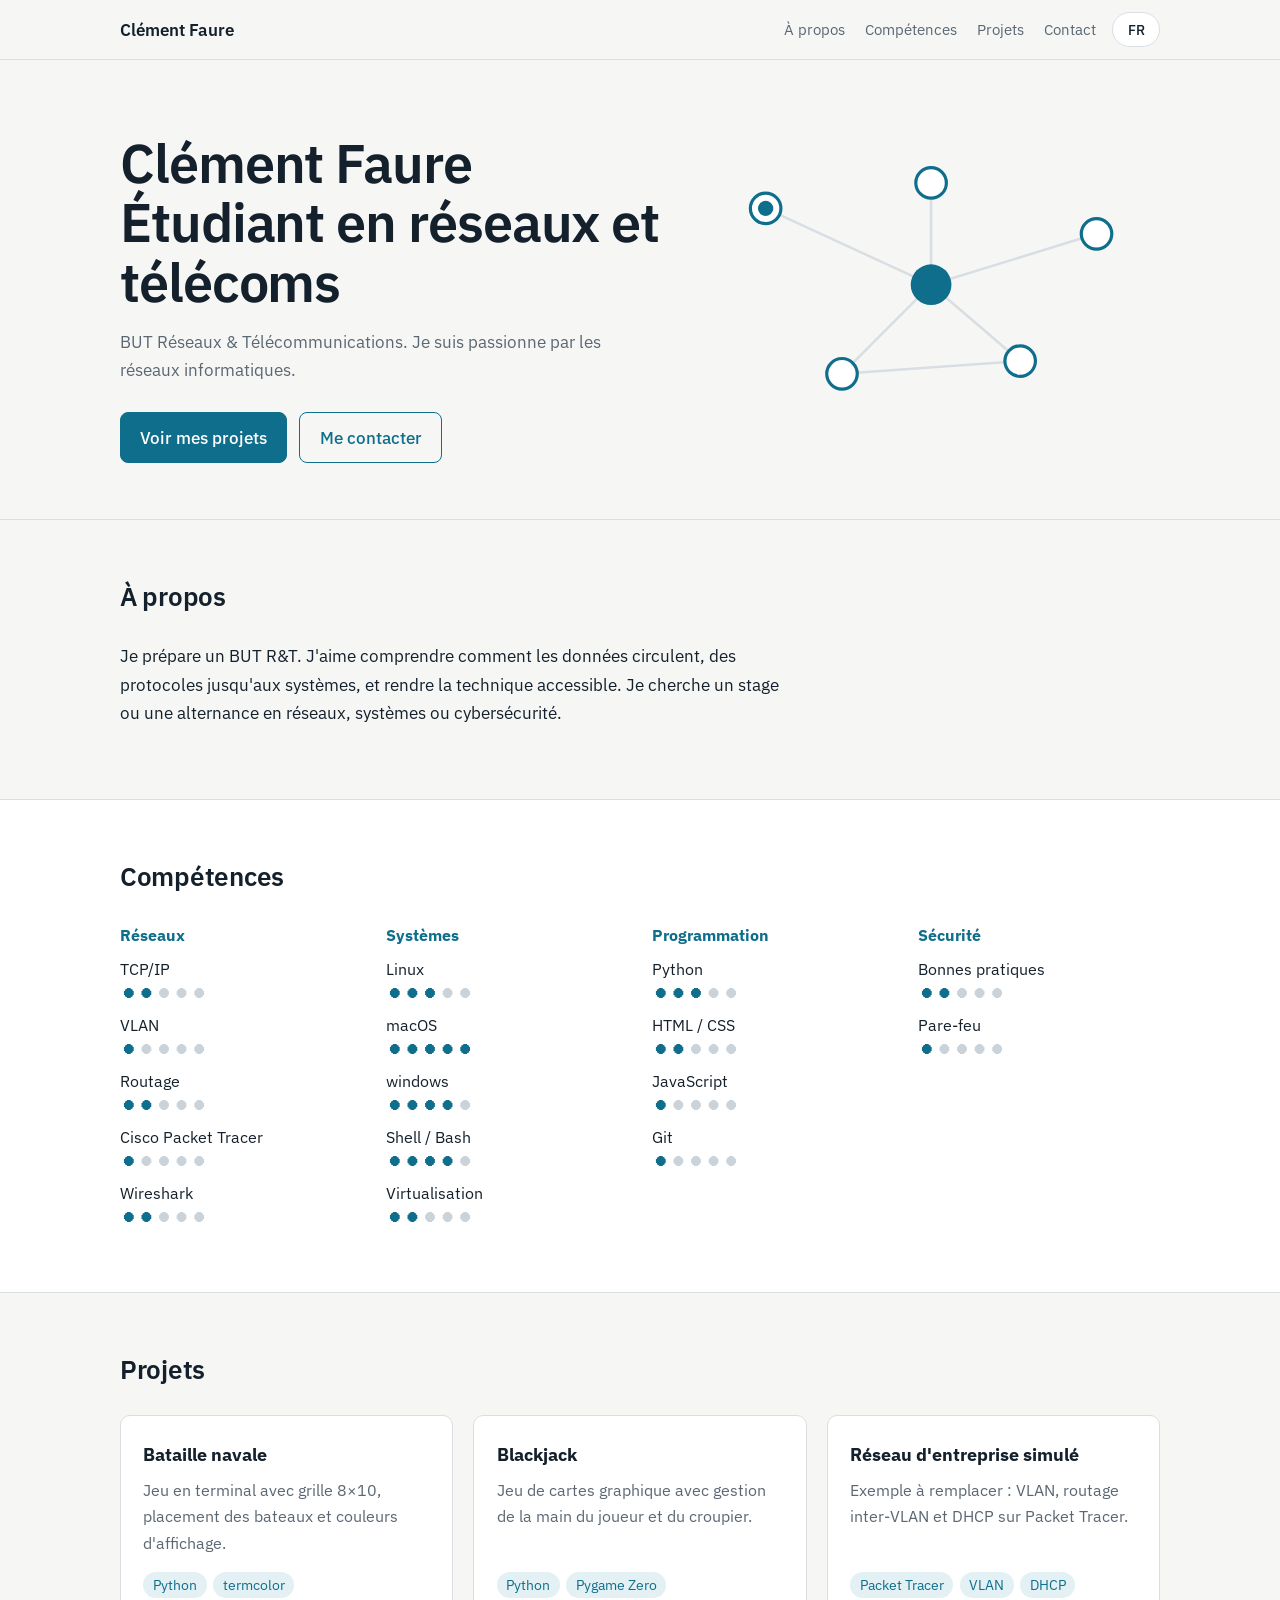
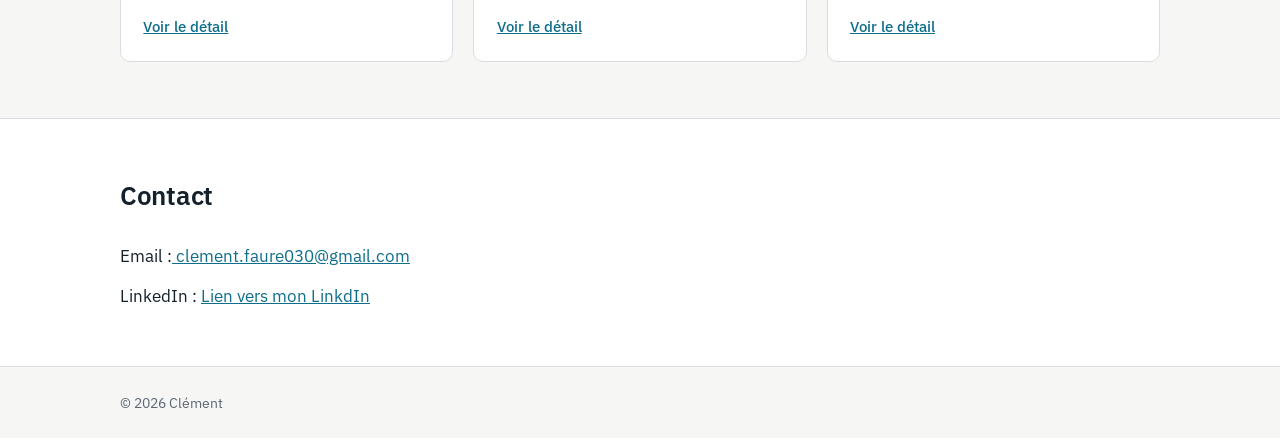
==== index.html @ b39e3ca4 "Update index.html" ====
<!DOCTYPE html>
<html lang="fr" data-title-fr="Clément – Portfolio R&T" data-title-en="Clément – Networks & Telecom Portfolio">
<head>
<meta charset="utf-8">
<meta name="viewport" content="width=device-width, initial-scale=1">
<title>Clément Faure – Portfolio R&T</title>
<meta name="description" content="Portfolio BUT Réseaux & Télécommunications">
<link rel="preconnect" href="https://fonts.googleapis.com">
<link rel="preconnect" href="https://fonts.gstatic.com" crossorigin>
<link href="https://fonts.googleapis.com/css2?family=IBM+Plex+Sans:wght@400;500;600&display=swap" rel="stylesheet">
<link rel="stylesheet" href="style.css">
</head>
<body>

<header>
  <div class="wrap bar">
    <a class="logo" href="#top">Clément Faure</a>
    <nav aria-label="Navigation">
      <a href="#about"><span class="fr">À propos</span><span class="en">About</span></a>
      <a href="#skills"><span class="fr">Compétences</span><span class="en">Skills</span></a>
      <a href="#projects"><span class="fr">Projets</span><span class="en">Projects</span></a>
      <a href="#contact">Contact</a>
    </nav>
    <button id="lang" type="button" aria-label="Passer en anglais / Switch to English">FR</button>
  </div>
</header>

<main id="top">

  <!-- ===== ACCUEIL ===== -->
  <div class="wrap hero">
    <div>
      <h1>
        <span class="fr">Clément Faure<br>Étudiant en réseaux et télécoms</span>
        <span class="en">Clément Faure<br>Networks &amp; Telecom student</span>
      </h1>
      <p>
        <span class="fr">BUT Réseaux &amp; Télécommunications. Je suis passionne par les réseaux informatiques.</span>
        <span class="en">BUT in Networks &amp; Telecommunications. I am passionate about computer networks.</span>
      </p>
      <div class="btns">
        <a class="btn primary" href="#projects"><span class="fr">Voir mes projets</span><span class="en">See my projects</span></a>
        <a class="btn" href="#contact"><span class="fr">Me contacter</span><span class="en">Contact me</span></a>
      </div>
    </div>
    <svg class="topo" viewBox="0 0 360 260" role="img"
         aria-label="Schéma d'un réseau en étoile / Star network diagram">
      <line x1="50" y1="60" x2="180" y2="120"/><line x1="180" y1="40" x2="180" y2="120"/>
      <line x1="310" y1="80" x2="180" y2="120"/><line x1="110" y1="190" x2="180" y2="120"/>
      <line x1="250" y1="180" x2="180" y2="120"/><line x1="110" y1="190" x2="250" y2="180"/>
      <circle class="n" cx="50" cy="60" r="12"/><circle class="n" cx="180" cy="40" r="12"/>
      <circle class="n" cx="310" cy="80" r="12"/><circle class="n" cx="110" cy="190" r="12"/>
      <circle class="n" cx="250" cy="180" r="12"/>
      <circle class="hub" cx="180" cy="120" r="16"/>
      <circle class="packet" cx="0" cy="0" r="6"/>
    </svg>
  </div>

  <!-- ===== À PROPOS ===== -->
  <section id="about" class="about">
  <div class="wrap">
    <h2><span class="fr">À propos</span><span class="en">About</span></h2>
    <p class="fr">Je prépare un BUT R&amp;T. J'aime comprendre comment les données circulent, des protocoles jusqu'aux systèmes, et rendre la technique accessible. Je cherche un stage ou une alternance en réseaux, systèmes ou cybersécurité.</p>
    <p class="en">I'm studying for a BUT in Networks &amp; Telecom. I like understanding how data travels, from protocols to operating systems, and making technology easy to grasp. I'm looking for an internship or work-study position in networking, systems or cybersecurity.</p>
    </div>
  </section>

  <!-- ===== COMPÉTENCES ===== -->
  <section id="skills">
  <div class="wrap">
    <h2><span class="fr">Compétences</span><span class="en">Skills</span></h2>
    
    <div class="skills">
      <div>
        <h3><span class="fr">Réseaux</span><span class="en">Networking</span></h3>
        <ul>
          <li><span>TCP/IP</span><span class="dots" style="--lvl:2" role="img" aria-label="2/5"></span></li>
          <li><span>VLAN</span><span class="dots" style="--lvl:1" role="img" aria-label="1/5"></span></li>
          <li><span>Routage</span><span class="dots" style="--lvl:2" role="img" aria-label="2/5"></span></li>
          <li><span>Cisco Packet Tracer</span><span class="dots" style="--lvl:1" role="img" aria-label="1/5"></span></li>
          <li><span>Wireshark</span><span class="dots" style="--lvl:2" role="img" aria-label="2/5"></span></li>
        </ul>
      </div>
      <div>
        <h3><span class="fr">Systèmes</span><span class="en">Systems</span></h3>
        <ul>
          <li><span>Linux</span><span class="dots" style="--lvl:3" role="img" aria-label="3/5"></span></li>
          <li><span>macOS</span><span class="dots" style="--lvl:5" role="img" aria-label="5/5"></span></li>
          <li><span>windows</span><span class="dots" style="--lvl:4" role="img" aria-label="4/5"></span></li>
          <li><span>Shell / Bash</span><span class="dots" style="--lvl:4" role="img" aria-label="4/5"></span></li>
          <li><span><span class="fr">Virtualisation</span><span class="en">Virtualization</span></span><span class="dots" style="--lvl:2" role="img" aria-label="2/5"></span></li>
        </ul>
      </div>
      <div>
        <h3><span class="fr">Programmation</span><span class="en">Programming</span></h3>
        <ul>
          <li><span>Python</span><span class="dots" style="--lvl:3" role="img" aria-label="3/5"></span></li>
          <li><span>HTML / CSS</span><span class="dots" style="--lvl:2" role="img" aria-label="2/5"></span></li>
          <li><span>JavaScript</span><span class="dots" style="--lvl:1" role="img" aria-label="1/5"></span></li>
          <li><span>Git</span><span class="dots" style="--lvl:1" role="img" aria-label="1/5"></span></li>
        </ul>
      </div>
      <div>
        <h3><span class="fr">Sécurité</span><span class="en">Security</span></h3>
        <ul>
          <li><span><span class="fr">Bonnes pratiques</span><span class="en">Best practices</span></span><span class="dots" style="--lvl:2" role="img" aria-label="2/5"></span></li>
          <li><span><span class="fr">Pare-feu</span><span class="en">Firewalls</span></span><span class="dots" style="--lvl:1" role="img" aria-label="1/5"></span></li>
        </ul>
      </div>
    </div>
    </div>
  </section>

  <!-- ===== PROJETS ===== -->
  <section id="projects">
  <div class="wrap">
    <h2><span class="fr">Projets</span><span class="en">Projects</span></h2>

    <!--
      ╔══════════════ COMMENT AJOUTER UN PROJET ══════════════╗
      1. Copie un bloc <article class="project"> … </article> ci-dessous
      2. Colle-le juste avant </div> (la fin de la grille)
      3. Remplace les textes : chaque texte existe en version
         <span class="fr"> (français) et <span class="en"> (anglais)
      4. Pour les tags, ajoute ou supprime des <li>
      5. Pour la page détail : copie projet-modele.html, renomme-la
         (ex. projet-monprojet.html) et mets son nom dans href="..."
      ╚════════════════════════════════════════════════════════╝
    -->
    <div class="projects">

      <article class="project">
        <h3><span class="fr">Bataille navale</span><span class="en">Battleship game</span></h3>
        <p class="fr">Jeu en terminal avec grille 8×10, placement des bateaux et couleurs d'affichage.</p>
        <p class="en">Terminal game with an 8×10 grid, ship placement and coloured output.</p>
        <ul class="tags"><li>Python</li><li>termcolor</li></ul>
        <a href="projet-bataille-navale.html"><span class="fr">Voir le détail</span><span class="en">See details</span></a>
      </article>

      <article class="project">
        <h3><span class="fr">Blackjack</span><span class="en">Blackjack</span></h3>
        <p class="fr">Jeu de cartes graphique avec gestion de la main du joueur et du croupier.</p>
        <p class="en">Graphical card game handling both the player's and the dealer's hands.</p>
        <ul class="tags"><li>Python</li><li>Pygame Zero</li></ul>
        <a href="projet-blackjack.html"><span class="fr">Voir le détail</span><span class="en">See details</span></a>
      </article>

      <article class="project">
        <h3><span class="fr">Réseau d'entreprise simulé</span><span class="en">Simulated company network</span></h3>
        <p class="fr">Exemple à remplacer : VLAN, routage inter-VLAN et DHCP sur Packet Tracer.</p>
        <p class="en">Example to replace: VLANs, inter-VLAN routing and DHCP in Packet Tracer.</p>
        <ul class="tags"><li>Packet Tracer</li><li>VLAN</li><li>DHCP</li></ul>
        <a href="projet-reseau.html"><span class="fr">Voir le détail</span><span class="en">See details</span></a>
      </article>

    </div>
    </div>
  </section>

  <!-- ===== CONTACT ===== -->
  <section id="contact" class="contact">
  <div class="wrap">
    <h2>Contact</h2>
    <ul>
      <li>Email :<a href="mailto:clement.faure030@gmail.com"> clement.faure030@gmail.com</a></li>
      <li>LinkedIn : <a href="https://www.linkedin.com/in/clément-faure-53a6b233b">Lien vers mon LinkdIn</a></li>
    </ul>
    </div>
  </section>
</main>

<footer>
  <div class="wrap">© <span id="year"></span> Clément</div>
</footer>

<script src="script.js"></script>
</body>
</html>
---- style.css ----
/* ===== Palette : modifie ici les couleurs du site ===== */
:root{
  --paper:#F6F7F5; --card:#FFFFFF; --ink:#14202B; --muted:#5B6773;
  --line:#D9DEE3; --accent:#0F6E8C; --accent-soft:#E3F0F4;
  --maxw:1040px; --gutter:1.25rem;
}
*{box-sizing:border-box}
html{-webkit-text-size-adjust:100%}
html{scroll-behavior:smooth;scroll-padding-top:5rem}
body{margin:0;background:var(--paper);color:var(--ink);
  font:400 1.0625rem/1.65 "IBM Plex Sans",system-ui,-apple-system,"Segoe UI",sans-serif}
a{color:var(--accent)}
a:focus-visible,button:focus-visible{outline:3px solid var(--accent);outline-offset:3px;border-radius:4px}
.wrap{width:min(var(--maxw),100% - 2 * var(--gutter));margin-inline:auto;padding-inline:0}

/* ===== Langue : un seul texte visible à la fois ===== */
html[lang="fr"] .en{display:none}
html[lang="en"] .fr{display:none}

/* ===== En-tête ===== */
header{position:sticky;top:0;z-index:10;background:rgba(246,247,245,.94);
  backdrop-filter:blur(6px);border-bottom:1px solid var(--line)}
.bar{display:flex;align-items:center;gap:1rem;padding-block:.75rem}
.logo{font-weight:600;text-decoration:none;color:var(--ink)}
nav{display:flex;align-items:center;gap:1.25rem;margin-left:auto}
nav a{text-decoration:none;color:var(--muted);font-size:.95rem}
nav a:hover{color:var(--ink)}
#lang{font:inherit;font-size:.9rem;font-weight:500;cursor:pointer;color:var(--ink);
  background:var(--card);border:1px solid var(--line);border-radius:999px;padding:.3rem .9rem}
#lang:hover{border-color:var(--accent);color:var(--accent)}

/* ===== Accueil ===== */
.hero{display:grid;grid-template-columns:1.2fr 1fr;gap:2rem;align-items:center;padding-block:4.5rem 3.5rem}
.hero h1{font-size:clamp(2.1rem,5vw,3.4rem);line-height:1.1;margin:0 0 1rem;font-weight:600;letter-spacing:-.02em}
.hero p{margin:0 0 1.75rem;color:var(--muted);max-width:34rem}
.btns{display:flex;flex-wrap:wrap;gap:.75rem}
.btn{display:inline-block;padding:.65rem 1.2rem;border-radius:8px;text-decoration:none;font-weight:500;
  border:1px solid var(--accent);color:var(--accent)}
.btn.primary{background:var(--accent);color:#fff}
.btn:hover{filter:brightness(.92)}
.topo{width:100%;height:auto}
.topo line{stroke:var(--line);stroke-width:2}
.topo circle.n{fill:var(--card);stroke:var(--accent);stroke-width:2.5}
.topo circle.hub{fill:var(--accent)}
.topo .packet{fill:var(--accent);offset-path:path("M50 60 L180 120 L250 180");
  animation:go 3.2s ease-in-out infinite}
@keyframes go{from{offset-distance:0%}to{offset-distance:100%}}

/* ===== Sections ===== */
section{padding:3.5rem 0;border-top:1px solid var(--line)}
/* bandes alternées : chaque section est bien séparée de la suivante */
section:nth-of-type(even){background:var(--card)}
h2{font-size:1.6rem;margin:0 0 1.5rem;font-weight:600;letter-spacing:-.01em}
.about p{margin:0 0 1rem;max-width:42rem}

.skills{display:grid;grid-template-columns:repeat(auto-fit,minmax(min(100%,200px),1fr));gap:1.5rem}
.skills h3{font-size:1rem;margin:0 0 .5rem;color:var(--accent)}
.skills ul{margin:0;padding:0;list-style:none}
.skills li{display:flex;flex-direction:column;gap:.35rem;margin:0 0 .9rem;color:var(--ink);font-size:1rem}
.legend{margin:-.75rem 0 1.5rem;color:var(--muted);font-size:.95rem}
/* 5 points de niveau : --lvl (0 à 5) est défini dans le HTML */
.dots{display:block;width:5.5rem;height:.6rem;
  background:linear-gradient(to right,var(--accent) calc(var(--lvl) * 20%),#CBD3DA 0);
  -webkit-mask:radial-gradient(circle closest-side,#000 96%,transparent 100%) 0 0/20% 100% repeat-x;
  mask:radial-gradient(circle closest-side,#000 96%,transparent 100%) 0 0/20% 100% repeat-x}

/* ===== Projets ===== */
.projects{display:grid;grid-template-columns:repeat(auto-fill,minmax(min(100%,290px),1fr));gap:1.25rem}
.project{background:var(--card);border:1px solid var(--line);border-radius:10px;padding:1.4rem;
  display:flex;flex-direction:column}
.project h3{margin:0 0 .5rem;font-size:1.15rem}
.project p{margin:0 0 1rem;color:var(--muted);font-size:1rem}
.tags{list-style:none;margin:auto 0 1rem;padding:0;display:flex;flex-wrap:wrap;gap:.4rem}
.tags li{background:var(--accent-soft);color:var(--accent);font-size:.85rem;padding:.1rem .6rem;border-radius:999px}
.project a{font-weight:500;font-size:.95rem}

/* ===== Contact & pied de page ===== */
.contact ul{list-style:none;margin:0;padding:0;display:grid;gap:.75rem}
.contact li{overflow-wrap:anywhere}
footer{border-top:1px solid var(--line);padding:1.5rem 0;color:var(--muted);font-size:.9rem}

/* ===== Mobile ===== */
@media (max-width:760px){
  :root{--gutter:1.5rem}
  body{font-size:1rem;line-height:1.6;overflow-wrap:break-word}
  p,li{hyphens:auto}
  html{scroll-padding-top:6.5rem}
  .bar{display:grid;grid-template-columns:1fr auto;grid-template-areas:"logo lang" "nav nav";
    gap:.25rem 1rem;padding-block:.6rem 0}
  .logo{grid-area:logo;font-size:1.1rem}
  #lang{grid-area:lang;min-width:3rem;min-height:2.5rem}
  nav{grid-area:nav;margin:0;gap:1.5rem;overflow-x:auto;white-space:nowrap;scrollbar-width:none}
  nav::-webkit-scrollbar{display:none}
  nav a{padding:.6rem 0;font-size:1rem}
  .hero{grid-template-columns:1fr;gap:1.5rem;padding-block:2rem 2.5rem}
  .topo{max-width:260px;margin:0 auto;order:-1}
  .hero h1{font-size:1.9rem}
  .hero p{font-size:1.05rem}
  .skills h3,.project h3{font-size:1.1rem}
  .skills{gap:1.25rem}
  footer{font-size:.85rem}
  .btns .btn{flex:1 1 100%;text-align:center;padding:.8rem 1rem}
  section{padding:2.5rem 0}
  h2{font-size:1.4rem;margin-bottom:1.25rem}
  .project{padding:1.2rem}
}
/* ===== Page détail d'un projet ===== */
.detail{padding-block:3rem 4rem}
.detail h1{font-size:clamp(1.9rem,4.5vw,2.8rem);line-height:1.15;margin:0 0 .75rem;font-weight:600;letter-spacing:-.02em}
.lead{color:var(--muted);max-width:42rem;margin:0 0 1rem}
.detail .tags{margin:0 0 2.5rem}
.block{margin:0 0 2.25rem;padding-top:1.5rem;border-top:1px solid var(--line)}
.block h2{font-size:1.3rem;margin:0 0 .75rem}
.block p,.block ul{max-width:42rem;margin:0 0 1rem}
.block ul{padding-left:1.25rem}
.code{margin:0 0 1rem;border-radius:10px;overflow:hidden;background:#14202B}
.code figcaption{padding:.5rem 1rem;font-size:.85rem;color:#B8C4CE;border-bottom:1px solid #2A3846}
.code pre{margin:0;padding:1rem;overflow-x:auto;color:#E8EEF2;
  font:400 .9rem/1.6 ui-monospace,SFMono-Regular,Menlo,Consolas,monospace;tab-size:4}
.detail img{max-width:100%;height:auto;border-radius:8px;border:1px solid var(--line)}
@media (max-width:760px){.detail{padding-block:2rem 3rem}.code pre{font-size:.82rem}}
@media (prefers-reduced-motion:reduce){.topo .packet{animation:none;offset-distance:50%}}
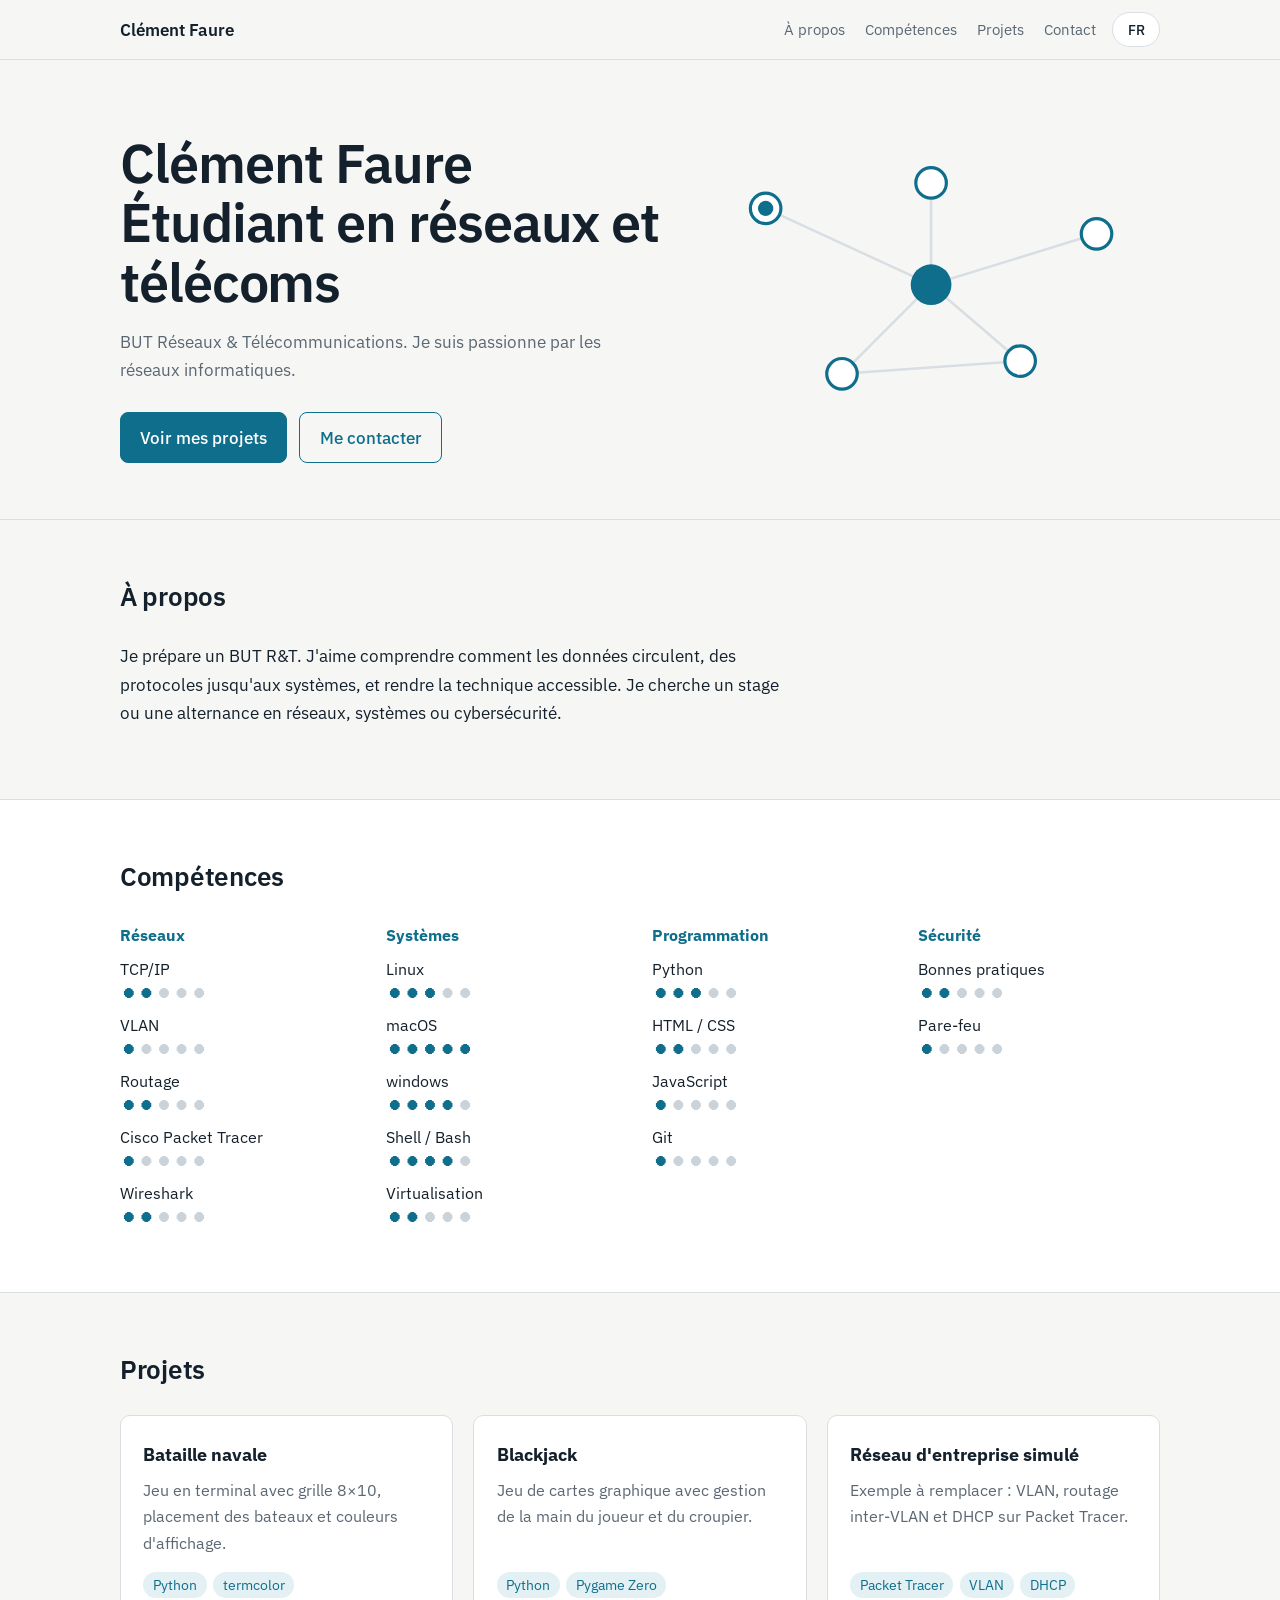
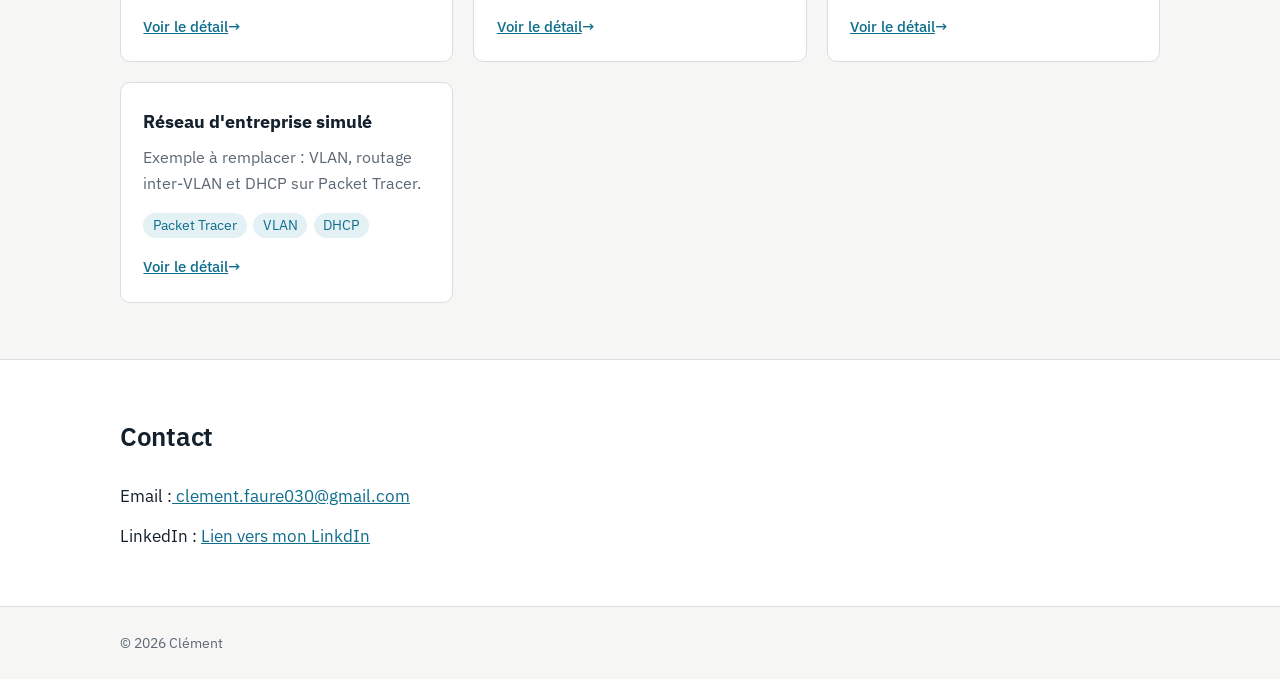
==== commit b7dd4054: "Update index.html" ====
--- a/index.html
+++ b/index.html
@@ -152,6 +152,14 @@
         <ul class="tags"><li>Packet Tracer</li><li>VLAN</li><li>DHCP</li></ul>
         <a href="projet-reseau.html"><span class="fr">Voir le détail</span><span class="en">See details</span></a>
       </article>
+      
+      <article class="project">
+        <h3><span class="fr">Réseau d'entreprise simulé</span><span class="en">Simulated company network</span></h3>
+        <p class="fr">Exemple à remplacer : VLAN, routage inter-VLAN et DHCP sur Packet Tracer.</p>
+        <p class="en">Example to replace: VLANs, inter-VLAN routing and DHCP in Packet Tracer.</p>
+        <ul class="tags"><li>Packet Tracer</li><li>VLAN</li><li>DHCP</li></ul>
+        <a href="projet-reseau.html"><span class="fr">Voir le détail</span><span class="en">See details</span></a>
+      </article>
 
     </div>
     </div>
--- a/style.css
+++ b/style.css
@@ -81,7 +81,7 @@
 
 /* ===== Mobile ===== */
 @media (max-width:760px){
-  :root{--gutter:1.5rem}
+  :root{--gutter:1.75rem}
   body{font-size:1rem;line-height:1.6;overflow-wrap:break-word}
   p,li{hyphens:auto}
   html{scroll-padding-top:6.5rem}
@@ -89,9 +89,8 @@
     gap:.25rem 1rem;padding-block:.6rem 0}
   .logo{grid-area:logo;font-size:1.1rem}
   #lang{grid-area:lang;min-width:3rem;min-height:2.5rem}
-  nav{grid-area:nav;margin:0;gap:1.5rem;overflow-x:auto;white-space:nowrap;scrollbar-width:none}
-  nav::-webkit-scrollbar{display:none}
-  nav a{padding:.6rem 0;font-size:1rem}
+  nav{grid-area:nav;margin:0;flex-wrap:wrap;gap:0 1.25rem}
+  nav a{padding:.55rem 0;font-size:1rem}
   .hero{grid-template-columns:1fr;gap:1.5rem;padding-block:2rem 2.5rem}
   .topo{max-width:260px;margin:0 auto;order:-1}
   .hero h1{font-size:1.9rem}
@@ -119,4 +118,29 @@
   font:400 .9rem/1.6 ui-monospace,SFMono-Regular,Menlo,Consolas,monospace;tab-size:4}
 .detail img{max-width:100%;height:auto;border-radius:8px;border:1px solid var(--line)}
 @media (max-width:760px){.detail{padding-block:2rem 3rem}.code pre{font-size:.82rem}}
-@media (prefers-reduced-motion:reduce){.topo .packet{animation:none;offset-distance:50%}}
+/* ===== Animations des boutons (déclenchées par script.js) ===== */
+.btn,#lang{position:relative;overflow:hidden;-webkit-tap-highlight-color:transparent;
+  transition:transform .15s ease,box-shadow .2s ease,background-color .2s,border-color .2s,color .2s}
+.btn:hover,#lang:hover{transform:translateY(-2px);box-shadow:0 6px 16px rgba(15,110,140,.18)}
+.btn:active,#lang:active{transform:scale(.96);box-shadow:none}
+.ripple{position:absolute;border-radius:50%;background:currentColor;opacity:.25;
+  transform:scale(0);animation:ripple .55s ease-out;pointer-events:none}
+.btn.primary .ripple{background:#fff;opacity:.4}
+@keyframes ripple{to{transform:scale(1);opacity:0}}
+#lang.flip{animation:flip .4s ease}
+@keyframes flip{0%{transform:rotateX(0)}50%{transform:rotateX(90deg)}100%{transform:rotateX(0)}}
+body.swap main{animation:swap .4s ease}
+@keyframes swap{from{opacity:.15;transform:translateY(6px)}to{opacity:1;transform:none}}
+.project a::after{content:" →";display:inline-block;transition:transform .2s ease}
+.project a:hover::after{transform:translateX(4px)}
+nav a{position:relative}
+nav a::after{content:"";position:absolute;left:0;right:0;bottom:.25rem;height:2px;background:var(--accent);
+  transform:scaleX(0);transform-origin:left;transition:transform .25s ease}
+nav a:hover::after{transform:scaleX(1)}
+@media (prefers-reduced-motion:reduce){
+  .btn,#lang,.project a::after,nav a::after{transition:none}
+  .btn:hover,#lang:hover,.btn:active,#lang:active{transform:none}
+  .ripple{display:none}
+  #lang.flip,body.swap main{animation:none}
+}
+@media (prefers-reduced-motion:reduce){.topo .packet{animation:none;offset-distance:50%}}
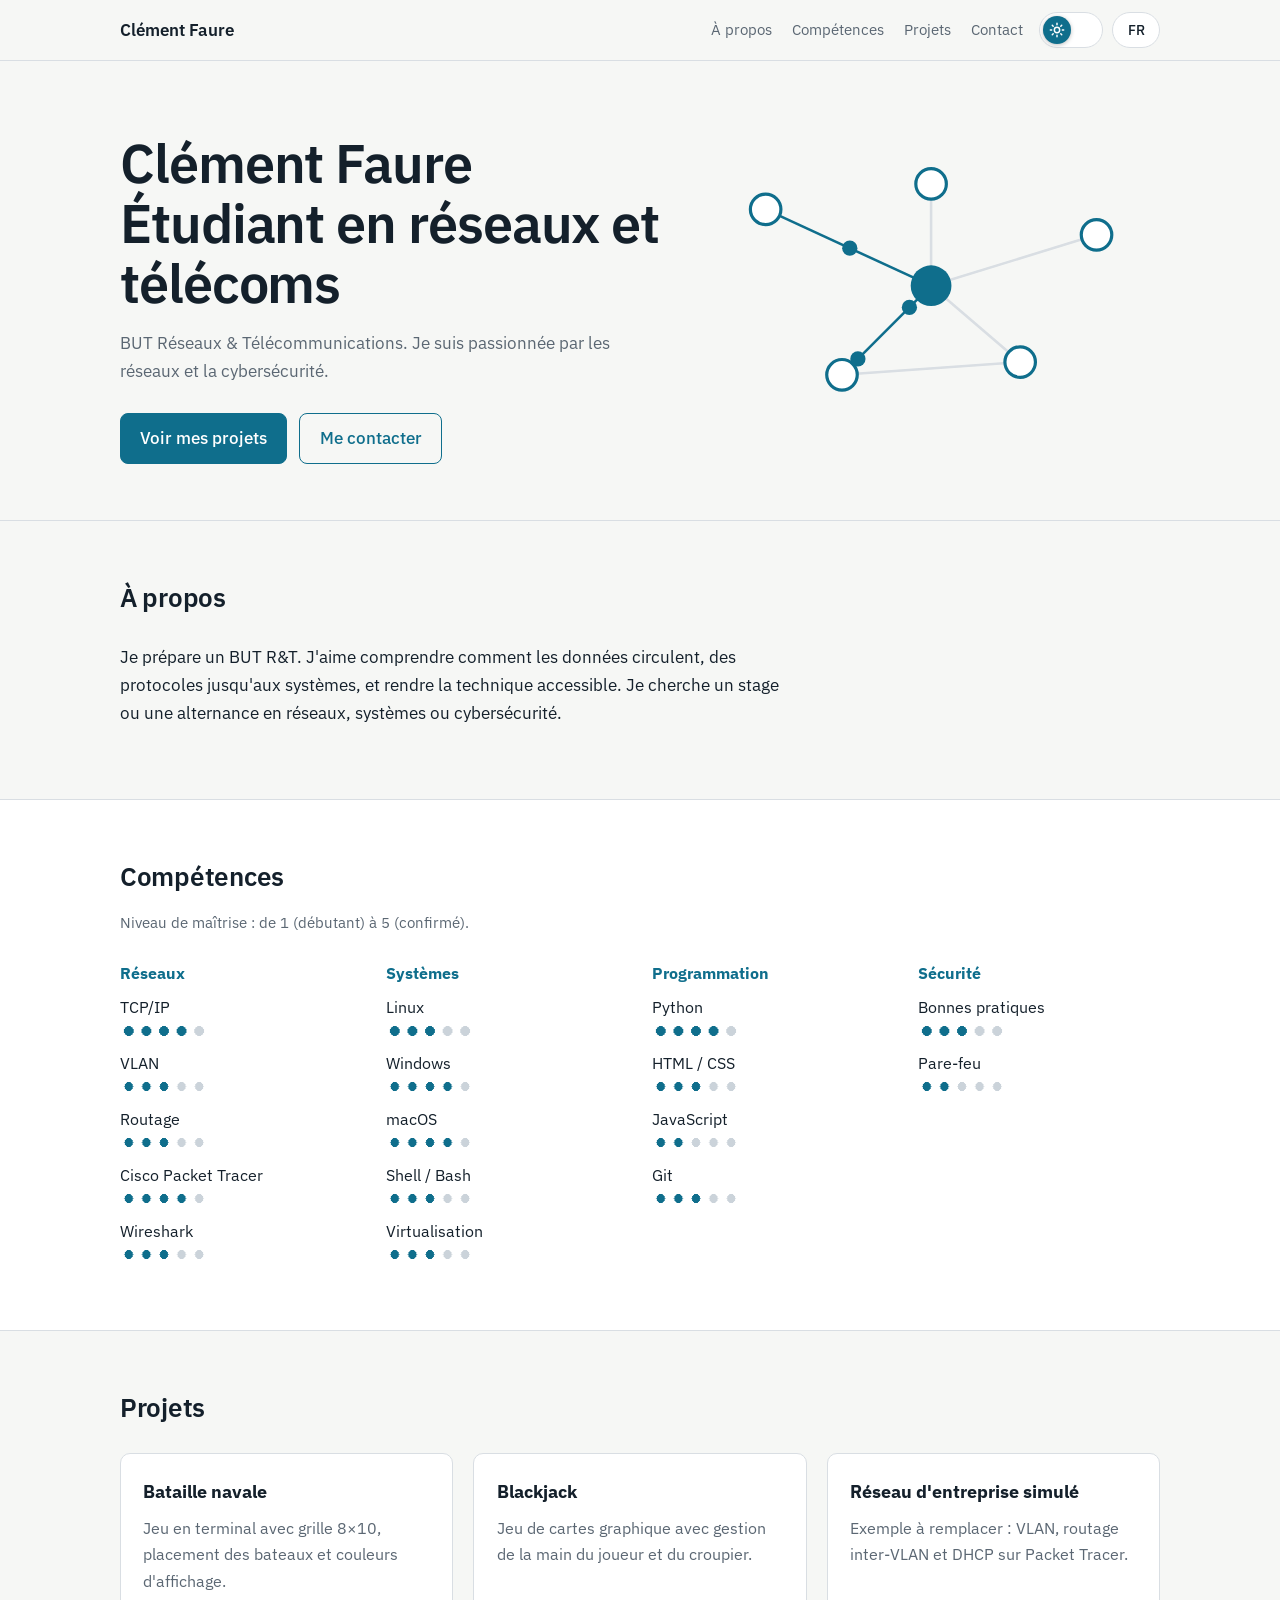
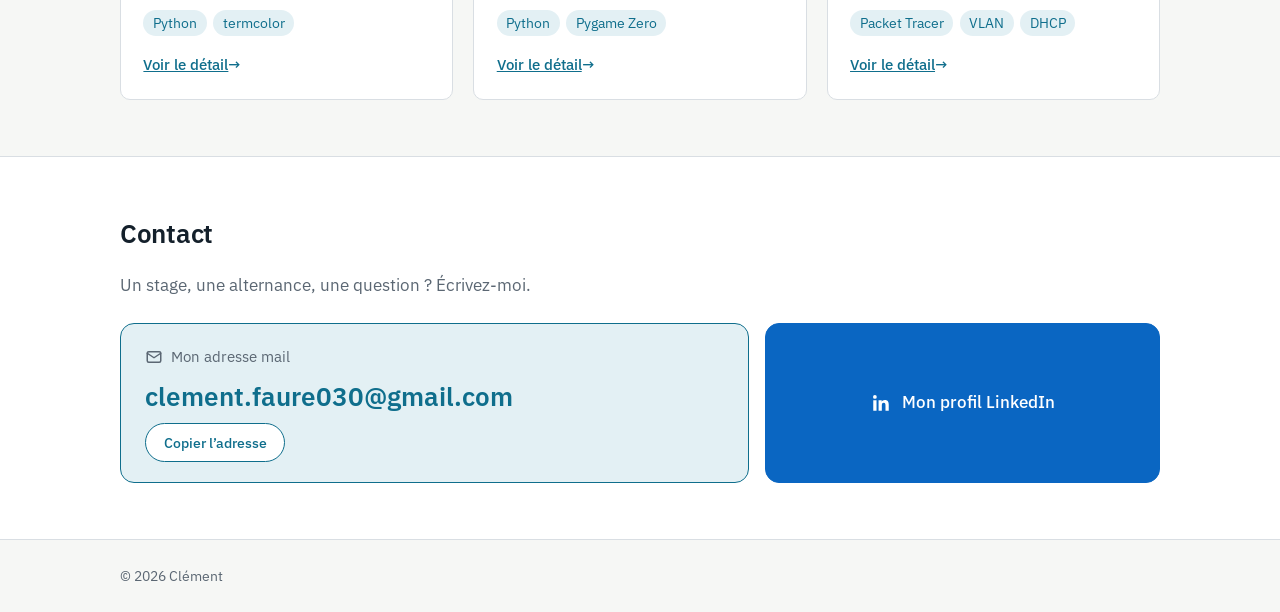
==== commit 32f27937: "Normalement le site est fini plus qu'a remplir" ====
--- a/index.html
+++ b/index.html
@@ -1,5 +1,5 @@
 <!DOCTYPE html>
-<html lang="fr" data-title-fr="Clément – Portfolio R&T" data-title-en="Clément – Networks & Telecom Portfolio">
+<html lang="fr" data-title-fr="Clément Faure – Portfolio R&T" data-title-en="Clément Faure – Networks & Telecom Portfolio">
 <head>
 <meta charset="utf-8">
 <meta name="viewport" content="width=device-width, initial-scale=1">
@@ -35,8 +35,8 @@
         <span class="en">Clément Faure<br>Networks &amp; Telecom student</span>
       </h1>
       <p>
-        <span class="fr">BUT Réseaux &amp; Télécommunications. Je suis passionne par les réseaux informatiques.</span>
-        <span class="en">BUT in Networks &amp; Telecommunications. I am passionate about computer networks.</span>
+        <span class="fr">BUT Réseaux &amp; Télécommunications. Je suis passionnée par les réseaux et la cybersécurité.</span>
+        <span class="en">BUT in Networks &amp; Telecommunications. I am passionate about networks and cybersecurity.</span>
       </p>
       <div class="btns">
         <a class="btn primary" href="#projects"><span class="fr">Voir mes projets</span><span class="en">See my projects</span></a>
@@ -69,42 +69,47 @@
   <section id="skills">
   <div class="wrap">
     <h2><span class="fr">Compétences</span><span class="en">Skills</span></h2>
-    
+    <p class="legend"><span class="fr">Niveau de maîtrise : de 1 (débutant) à 5 (confirmé).</span><span class="en">Proficiency: from 1 (beginner) to 5 (advanced).</span></p>
+    <!--
+      NIVEAU DE MAÎTRISE : change le chiffre dans style="--lvl:4"
+      (0 = aucun point, 5 = les 5 points remplis).
+      Pour ajouter une compétence, copie une ligne <li> … </li>.
+    -->
     <div class="skills">
       <div>
         <h3><span class="fr">Réseaux</span><span class="en">Networking</span></h3>
         <ul>
-          <li><span>TCP/IP</span><span class="dots" style="--lvl:2" role="img" aria-label="2/5"></span></li>
-          <li><span>VLAN</span><span class="dots" style="--lvl:1" role="img" aria-label="1/5"></span></li>
-          <li><span>Routage</span><span class="dots" style="--lvl:2" role="img" aria-label="2/5"></span></li>
-          <li><span>Cisco Packet Tracer</span><span class="dots" style="--lvl:1" role="img" aria-label="1/5"></span></li>
-          <li><span>Wireshark</span><span class="dots" style="--lvl:2" role="img" aria-label="2/5"></span></li>
+          <li><span>TCP/IP</span><span class="dots" style="--lvl:4" role="img" aria-label="4/5"></span></li>
+          <li><span>VLAN</span><span class="dots" style="--lvl:3" role="img" aria-label="3/5"></span></li>
+          <li><span>Routage</span><span class="dots" style="--lvl:3" role="img" aria-label="3/5"></span></li>
+          <li><span>Cisco Packet Tracer</span><span class="dots" style="--lvl:4" role="img" aria-label="4/5"></span></li>
+          <li><span>Wireshark</span><span class="dots" style="--lvl:3" role="img" aria-label="3/5"></span></li>
         </ul>
       </div>
       <div>
         <h3><span class="fr">Systèmes</span><span class="en">Systems</span></h3>
         <ul>
           <li><span>Linux</span><span class="dots" style="--lvl:3" role="img" aria-label="3/5"></span></li>
-          <li><span>macOS</span><span class="dots" style="--lvl:5" role="img" aria-label="5/5"></span></li>
-          <li><span>windows</span><span class="dots" style="--lvl:4" role="img" aria-label="4/5"></span></li>
-          <li><span>Shell / Bash</span><span class="dots" style="--lvl:4" role="img" aria-label="4/5"></span></li>
-          <li><span><span class="fr">Virtualisation</span><span class="en">Virtualization</span></span><span class="dots" style="--lvl:2" role="img" aria-label="2/5"></span></li>
+          <li><span>Windows</span><span class="dots" style="--lvl:4" role="img" aria-label="4/5"></span></li>
+          <li><span>macOS</span><span class="dots" style="--lvl:4" role="img" aria-label="4/5"></span></li>
+          <li><span>Shell / Bash</span><span class="dots" style="--lvl:3" role="img" aria-label="3/5"></span></li>
+          <li><span><span class="fr">Virtualisation</span><span class="en">Virtualization</span></span><span class="dots" style="--lvl:3" role="img" aria-label="3/5"></span></li>
         </ul>
       </div>
       <div>
         <h3><span class="fr">Programmation</span><span class="en">Programming</span></h3>
         <ul>
-          <li><span>Python</span><span class="dots" style="--lvl:3" role="img" aria-label="3/5"></span></li>
-          <li><span>HTML / CSS</span><span class="dots" style="--lvl:2" role="img" aria-label="2/5"></span></li>
-          <li><span>JavaScript</span><span class="dots" style="--lvl:1" role="img" aria-label="1/5"></span></li>
-          <li><span>Git</span><span class="dots" style="--lvl:1" role="img" aria-label="1/5"></span></li>
+          <li><span>Python</span><span class="dots" style="--lvl:4" role="img" aria-label="4/5"></span></li>
+          <li><span>HTML / CSS</span><span class="dots" style="--lvl:3" role="img" aria-label="3/5"></span></li>
+          <li><span>JavaScript</span><span class="dots" style="--lvl:2" role="img" aria-label="2/5"></span></li>
+          <li><span>Git</span><span class="dots" style="--lvl:3" role="img" aria-label="3/5"></span></li>
         </ul>
       </div>
       <div>
         <h3><span class="fr">Sécurité</span><span class="en">Security</span></h3>
         <ul>
-          <li><span><span class="fr">Bonnes pratiques</span><span class="en">Best practices</span></span><span class="dots" style="--lvl:2" role="img" aria-label="2/5"></span></li>
-          <li><span><span class="fr">Pare-feu</span><span class="en">Firewalls</span></span><span class="dots" style="--lvl:1" role="img" aria-label="1/5"></span></li>
+          <li><span><span class="fr">Bonnes pratiques</span><span class="en">Best practices</span></span><span class="dots" style="--lvl:3" role="img" aria-label="3/5"></span></li>
+          <li><span><span class="fr">Pare-feu</span><span class="en">Firewalls</span></span><span class="dots" style="--lvl:2" role="img" aria-label="2/5"></span></li>
         </ul>
       </div>
     </div>
@@ -152,28 +157,40 @@
         <ul class="tags"><li>Packet Tracer</li><li>VLAN</li><li>DHCP</li></ul>
         <a href="projet-reseau.html"><span class="fr">Voir le détail</span><span class="en">See details</span></a>
       </article>
-      
-      <article class="project">
-        <h3><span class="fr">Réseau d'entreprise simulé</span><span class="en">Simulated company network</span></h3>
-        <p class="fr">Exemple à remplacer : VLAN, routage inter-VLAN et DHCP sur Packet Tracer.</p>
-        <p class="en">Example to replace: VLANs, inter-VLAN routing and DHCP in Packet Tracer.</p>
-        <ul class="tags"><li>Packet Tracer</li><li>VLAN</li><li>DHCP</li></ul>
-        <a href="projet-reseau.html"><span class="fr">Voir le détail</span><span class="en">See details</span></a>
-      </article>
 
     </div>
     </div>
   </section>
 
   <!-- ===== CONTACT ===== -->
-  <section id="contact" class="contact">
+    <section id="contact" class="contact">
   <div class="wrap">
     <h2>Contact</h2>
-    <ul>
-      <li>Email :<a href="mailto:clement.faure030@gmail.com"> clement.faure030@gmail.com</a></li>
-      <li>LinkedIn : <a href="https://www.linkedin.com/in/clément-faure-53a6b233b">Lien vers mon LinkdIn</a></li>
-    </ul>
-    </div>
+    <p class="contact-intro">
+      <span class="fr">Un stage, une alternance, une question ? Écrivez-moi.</span>
+      <span class="en">An internship, a work-study role, a question? Get in touch.</span>
+    </p>
+    <div class="contact-row">
+
+      <div class="mail-card">
+        <span class="mail-label">
+          <svg viewBox="0 0 24 24" width="18" height="18" fill="none" stroke="currentColor" stroke-width="2" stroke-linecap="round" stroke-linejoin="round" aria-hidden="true"><rect x="3" y="5" width="18" height="14" rx="2"/><path d="m3 7 9 6 9-6"/></svg>
+          <span class="fr">Mon adresse mail</span><span class="en">My email address</span>
+        </span>
+        <a class="mail-addr" href="mailto:clement.faure030@gmail.com">clement.faure030@gmail.com</a>
+        <button class="copy" type="button" data-copy="clement.faure030@gmail.com">
+          <span class="lbl"><span class="fr">Copier l’adresse</span><span class="en">Copy address</span></span>
+          <span class="done"><span class="fr">Copié ✓</span><span class="en">Copied ✓</span></span>
+        </button>
+      </div>
+
+      <a class="btn linkedin" href="https://www.linkedin.com/in/cl%C3%A9ment-faure-53a6b233b" target="_blank" rel="noopener noreferrer">
+        <svg viewBox="0 0 24 24" width="22" height="22" fill="currentColor" aria-hidden="true"><path d="M20.45 20.45h-3.56v-5.57c0-1.33-.03-3.04-1.85-3.04-1.86 0-2.14 1.45-2.14 2.94v5.67H9.35V9h3.41v1.56h.05c.48-.9 1.64-1.85 3.37-1.85 3.6 0 4.27 2.37 4.27 5.45v6.29zM5.34 7.43a2.06 2.06 0 1 1 0-4.12 2.06 2.06 0 0 1 0 4.12zM7.12 20.45H3.56V9h3.56v11.45z"/></svg>
+        <span class="fr">Mon profil LinkedIn</span><span class="en">My LinkedIn profile</span>
+      </a>
+
+    </div>
+  </div>
   </section>
 </main>
 
--- a/style.css
+++ b/style.css
@@ -3,6 +3,7 @@
   --paper:#F6F7F5; --card:#FFFFFF; --ink:#14202B; --muted:#5B6773;
   --line:#D9DEE3; --accent:#0F6E8C; --accent-soft:#E3F0F4;
   --maxw:1040px; --gutter:1.25rem;
+  --track:#CBD3DA; --header-bg:rgba(246,247,245,.94); --code-bg:#14202B; --on-accent:#FFFFFF;
 }
 *{box-sizing:border-box}
 html{-webkit-text-size-adjust:100%}
@@ -18,7 +19,7 @@
 html[lang="en"] .fr{display:none}
 
 /* ===== En-tête ===== */
-header{position:sticky;top:0;z-index:10;background:rgba(246,247,245,.94);
+header{position:sticky;top:0;z-index:10;background:var(--header-bg);
   backdrop-filter:blur(6px);border-bottom:1px solid var(--line)}
 .bar{display:flex;align-items:center;gap:1rem;padding-block:.75rem}
 .logo{font-weight:600;text-decoration:none;color:var(--ink)}
@@ -36,15 +37,18 @@
 .btns{display:flex;flex-wrap:wrap;gap:.75rem}
 .btn{display:inline-block;padding:.65rem 1.2rem;border-radius:8px;text-decoration:none;font-weight:500;
   border:1px solid var(--accent);color:var(--accent)}
-.btn.primary{background:var(--accent);color:#fff}
+.btn.primary{background:var(--accent);color:var(--on-accent)}
 .btn:hover{filter:brightness(.92)}
 .topo{width:100%;height:auto}
-.topo line{stroke:var(--line);stroke-width:2}
+.topo line{stroke:var(--line);stroke-width:2;transition:stroke .4s ease}
+.topo line.lit{stroke:var(--accent)}
 .topo circle.n{fill:var(--card);stroke:var(--accent);stroke-width:2.5}
 .topo circle.hub{fill:var(--accent)}
-.topo .packet{fill:var(--accent);offset-path:path("M50 60 L180 120 L250 180");
-  animation:go 3.2s ease-in-out infinite}
-@keyframes go{from{offset-distance:0%}to{offset-distance:100%}}
+/* les paquets sont déplacés au hasard par script.js (invisibles tant que le script n'a pas démarré) */
+.topo .packet{fill:var(--accent);opacity:0;transition:opacity .3s ease}
+.topo .ping{fill:none;stroke:var(--accent);stroke-width:2;transform-box:fill-box;transform-origin:center;
+  pointer-events:none;animation:ping .9s ease-out forwards}
+@keyframes ping{from{transform:scale(1);opacity:.7}to{transform:scale(2.6);opacity:0}}
 
 /* ===== Sections ===== */
 section{padding:3.5rem 0;border-top:1px solid var(--line)}
@@ -60,7 +64,7 @@
 .legend{margin:-.75rem 0 1.5rem;color:var(--muted);font-size:.95rem}
 /* 5 points de niveau : --lvl (0 à 5) est défini dans le HTML */
 .dots{display:block;width:5.5rem;height:.6rem;
-  background:linear-gradient(to right,var(--accent) calc(var(--lvl) * 20%),#CBD3DA 0);
+  background:linear-gradient(to right,var(--accent) calc(var(--lvl) * 20%),var(--track) 0);
   -webkit-mask:radial-gradient(circle closest-side,#000 96%,transparent 100%) 0 0/20% 100% repeat-x;
   mask:radial-gradient(circle closest-side,#000 96%,transparent 100%) 0 0/20% 100% repeat-x}
 
@@ -78,6 +82,26 @@
 .contact ul{list-style:none;margin:0;padding:0;display:grid;gap:.75rem}
 .contact li{overflow-wrap:anywhere}
 footer{border-top:1px solid var(--line);padding:1.5rem 0;color:var(--muted);font-size:.9rem}
+
+/* ===== Contact ===== */
+.contact-intro{margin:-.5rem 0 1.5rem;color:var(--muted);max-width:36rem}
+.contact-row{display:flex;flex-wrap:wrap;gap:1rem;align-items:stretch}
+.mail-card{flex:2 1 280px;display:flex;flex-direction:column;align-items:flex-start;gap:.65rem;
+  background:var(--accent-soft);border:1px solid var(--accent);border-radius:14px;padding:1.25rem 1.5rem}
+.mail-label{display:flex;align-items:center;gap:.5rem;color:var(--muted);font-size:.95rem}
+.mail-addr{font-size:clamp(1.1rem,4.8vw,1.6rem);font-weight:600;line-height:1.3;overflow-wrap:anywhere;
+  text-decoration:none;color:var(--accent)}
+.mail-addr:hover{text-decoration:underline;text-underline-offset:4px}
+.copy{position:relative;overflow:hidden;font:inherit;font-size:.9rem;font-weight:500;cursor:pointer;
+  color:var(--accent);background:var(--card);border:1px solid var(--accent);border-radius:999px;padding:.4rem 1.1rem;
+  -webkit-tap-highlight-color:transparent;transition:background-color .2s,color .2s,transform .15s}
+.copy:active{transform:scale(.96)}
+.copy .done{display:none}
+.copy.copied{background:var(--accent);color:var(--on-accent)}
+.copy.copied .lbl{display:none}
+.copy.copied .done{display:inline}
+.btn.linkedin{flex:1 1 220px;display:flex;align-items:center;justify-content:center;gap:.65rem;
+  background:#0A66C2;border-color:#0A66C2;color:#fff;font-size:1.05rem;border-radius:14px;padding:1.25rem 1.5rem}
 
 /* ===== Mobile ===== */
 @media (max-width:760px){
@@ -102,6 +126,8 @@
   section{padding:2.5rem 0}
   h2{font-size:1.4rem;margin-bottom:1.25rem}
   .project{padding:1.2rem}
+  .mail-card{padding:1.1rem}
+  .btn.linkedin{padding:1.05rem}
 }
 /* ===== Page détail d'un projet ===== */
 .detail{padding-block:3rem 4rem}
@@ -112,7 +138,7 @@
 .block h2{font-size:1.3rem;margin:0 0 .75rem}
 .block p,.block ul{max-width:42rem;margin:0 0 1rem}
 .block ul{padding-left:1.25rem}
-.code{margin:0 0 1rem;border-radius:10px;overflow:hidden;background:#14202B}
+.code{margin:0 0 1rem;border-radius:10px;overflow:hidden;background:var(--code-bg)}
 .code figcaption{padding:.5rem 1rem;font-size:.85rem;color:#B8C4CE;border-bottom:1px solid #2A3846}
 .code pre{margin:0;padding:1rem;overflow-x:auto;color:#E8EEF2;
   font:400 .9rem/1.6 ui-monospace,SFMono-Regular,Menlo,Consolas,monospace;tab-size:4}
@@ -125,7 +151,7 @@
 .btn:active,#lang:active{transform:scale(.96);box-shadow:none}
 .ripple{position:absolute;border-radius:50%;background:currentColor;opacity:.25;
   transform:scale(0);animation:ripple .55s ease-out;pointer-events:none}
-.btn.primary .ripple{background:#fff;opacity:.4}
+.btn.primary .ripple{background:var(--on-accent);opacity:.4}
 @keyframes ripple{to{transform:scale(1);opacity:0}}
 #lang.flip{animation:flip .4s ease}
 @keyframes flip{0%{transform:rotateX(0)}50%{transform:rotateX(90deg)}100%{transform:rotateX(0)}}
@@ -143,4 +169,4 @@
   .ripple{display:none}
   #lang.flip,body.swap main{animation:none}
 }
-@media (prefers-reduced-motion:reduce){.topo .packet{animation:none;offset-distance:50%}}+
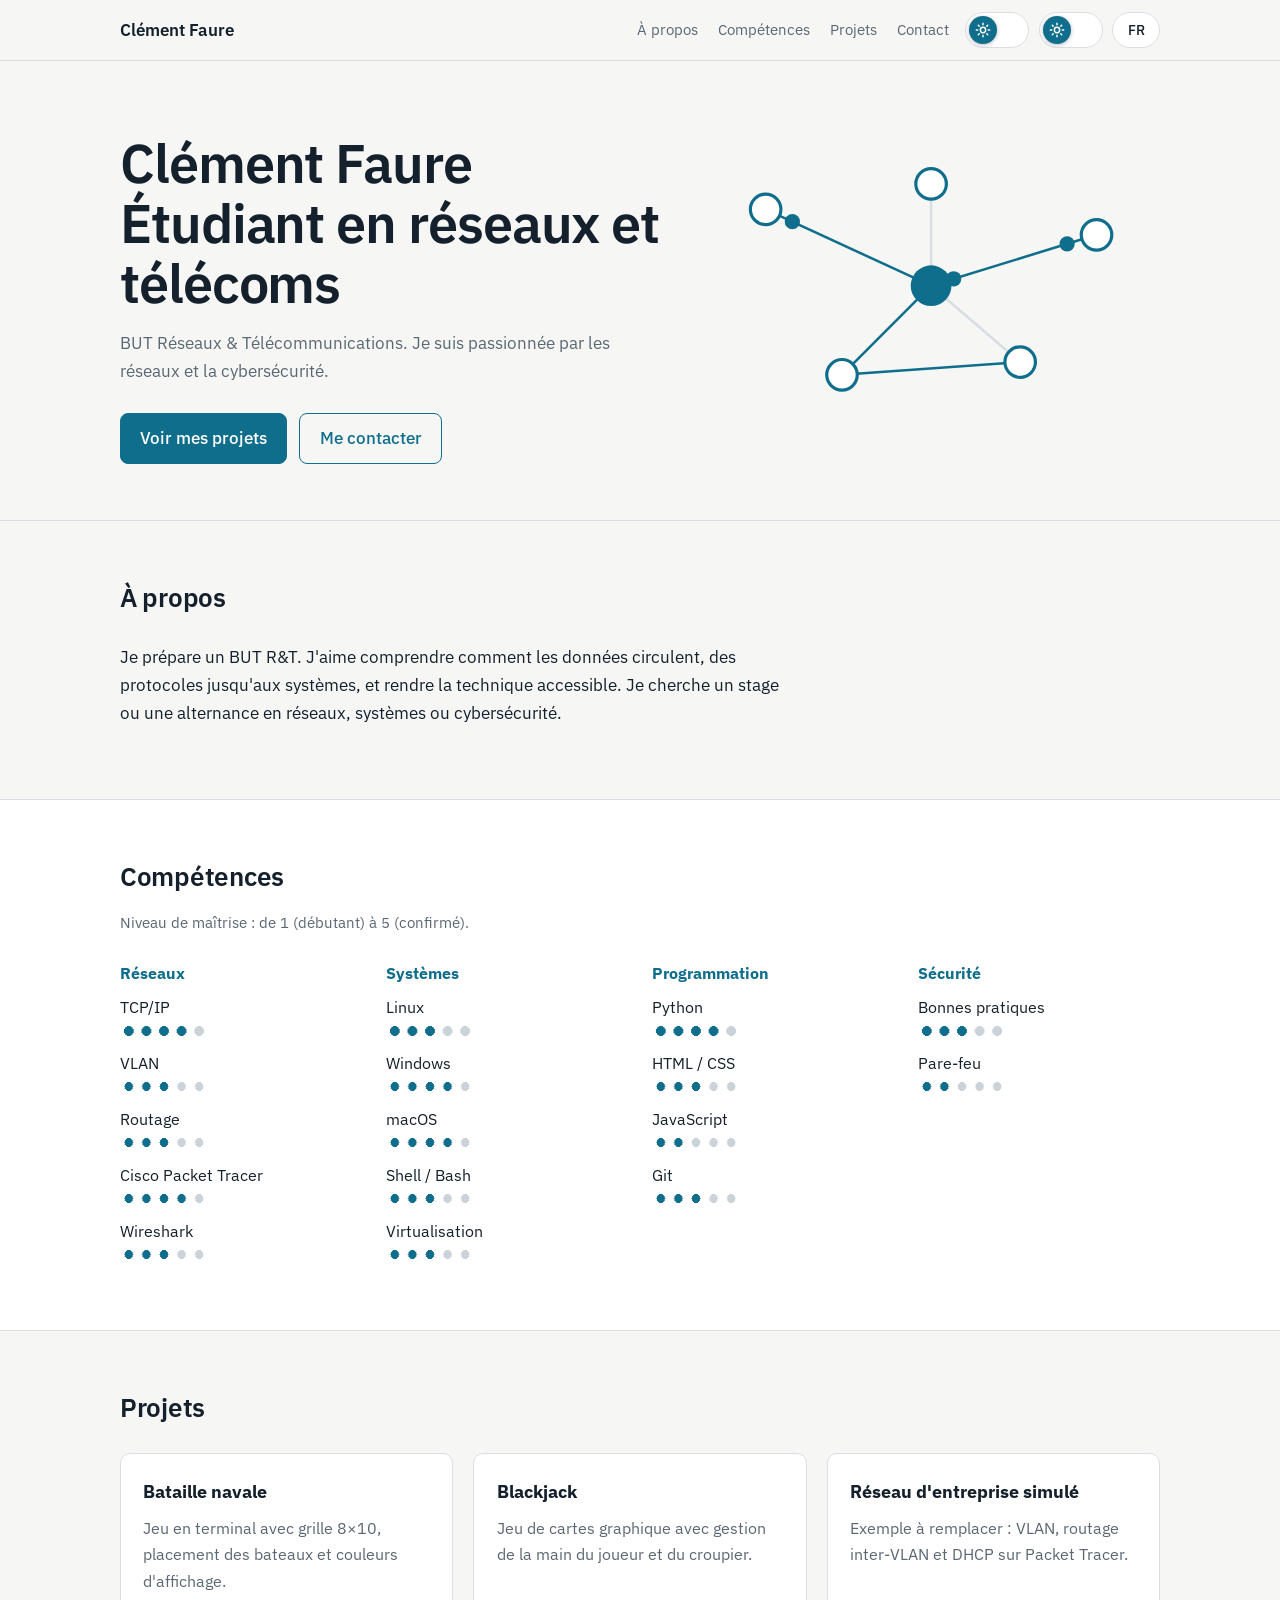
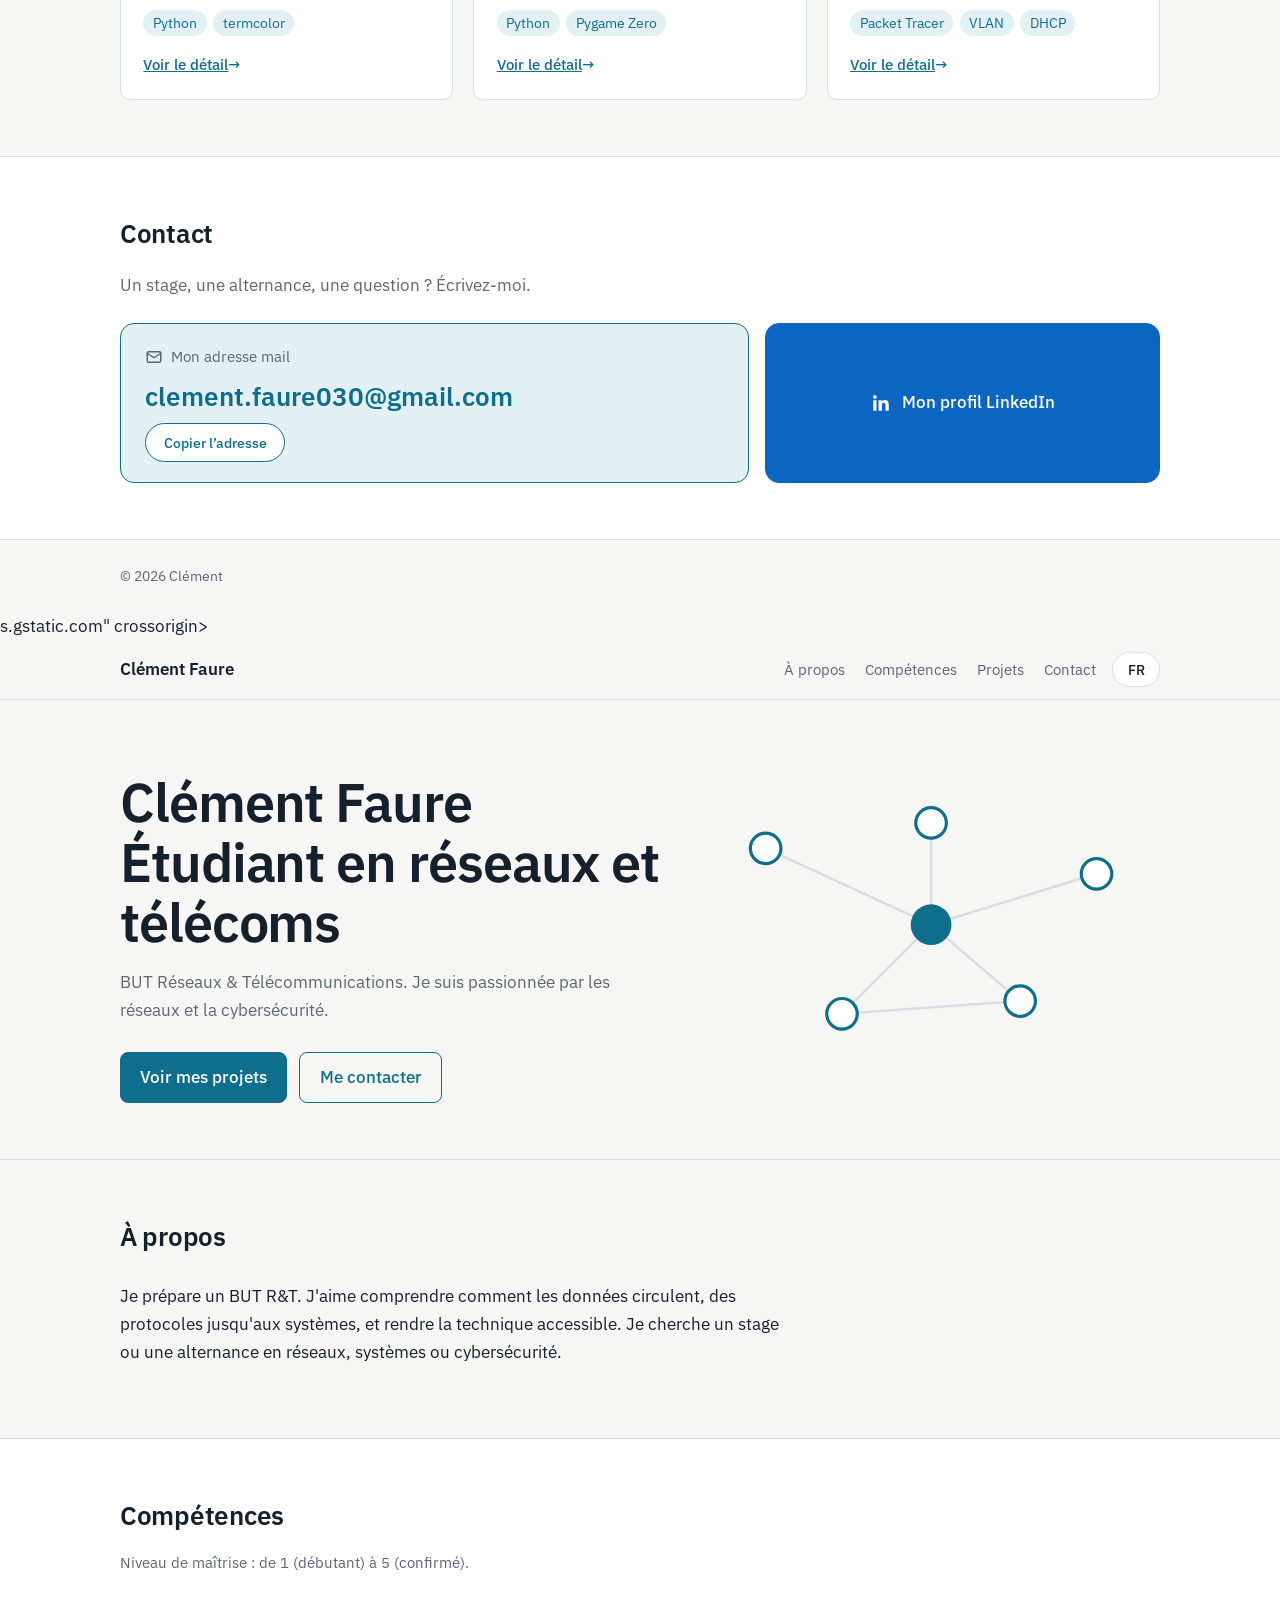
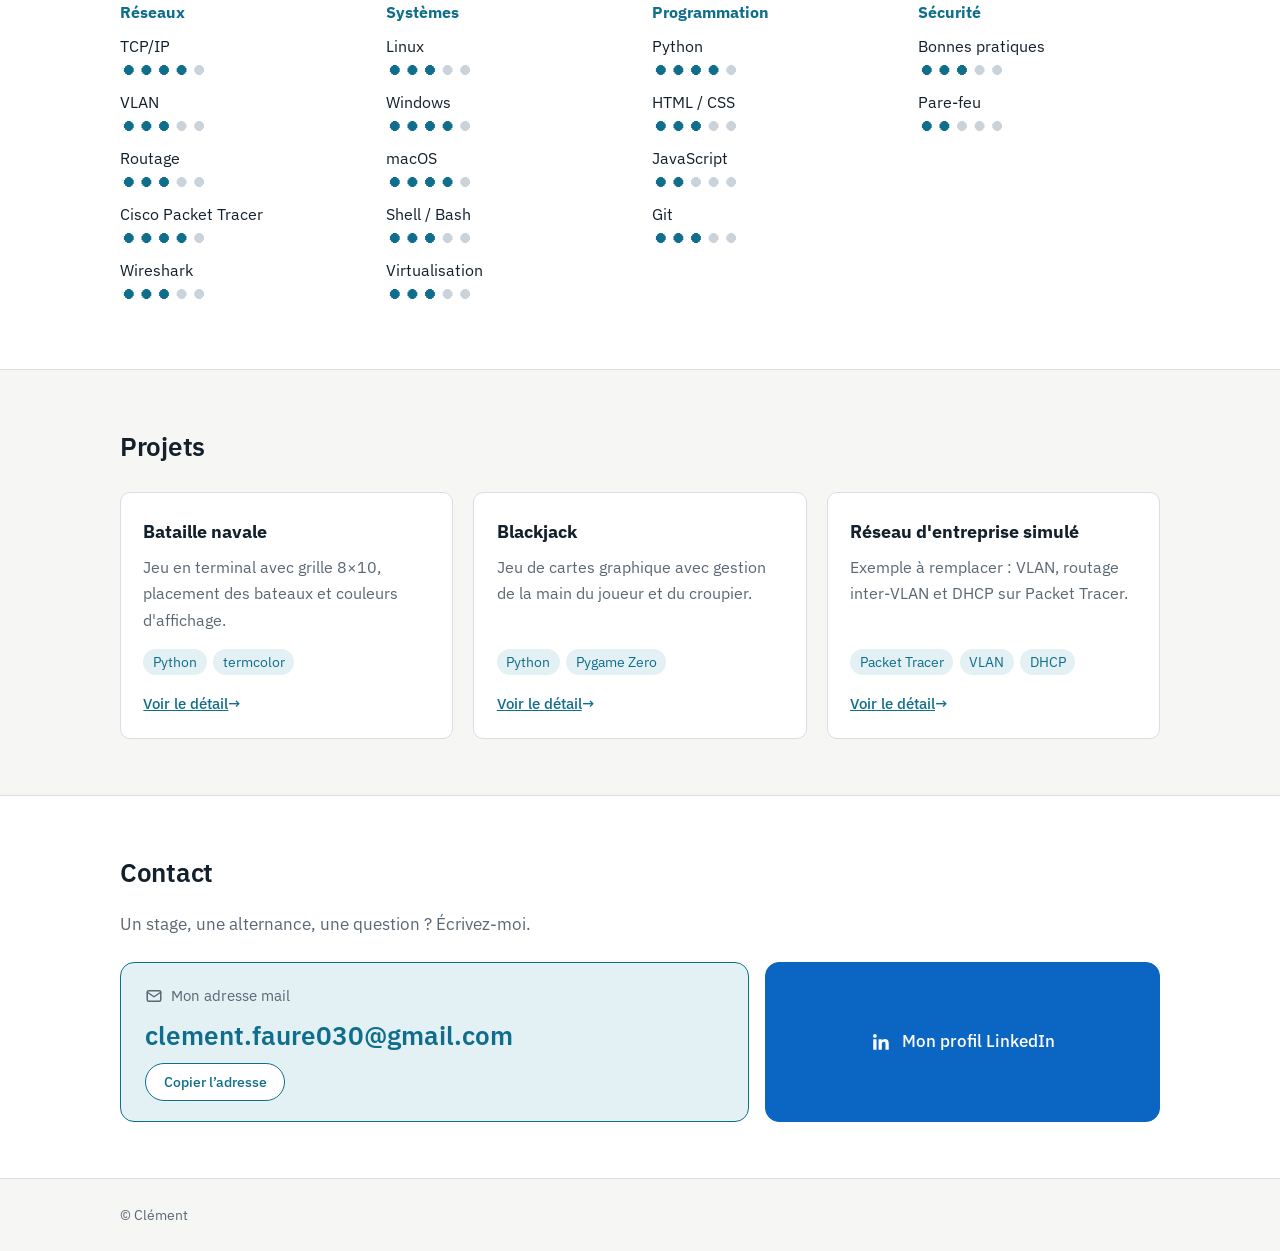
==== commit 575355cc: "Update index.html with new structure and content" ====
--- a/index.html
+++ b/index.html
@@ -1,4 +1,12 @@
 <!DOCTYPE html>
+<html lang="fr" data-title-fr="Clément Faure – Portfolio R&T" data-title-en="Clément Faure – Networks & Telecom Portfolio">
+<head>
+<meta charset="utf-8">
+<meta name="viewport" content="width=device-width, initial-scale=1">
+<title>Clément Faure – Portfolio R&T</title>
+<meta name="description" content="Portfolio BUT Réseaux & Télécommunications">
+<link rel="preconnect" href="https://fonts.googleapis.com">
+<link rel="preconnect" href="https://font<!DOCTYPE html>
 <html lang="fr" data-title-fr="Clément Faure – Portfolio R&T" data-title-en="Clément Faure – Networks & Telecom Portfolio">
 <head>
 <meta charset="utf-8">
@@ -201,3 +209,198 @@
 <script src="script.js"></script>
 </body>
 </html>
+s.gstatic.com" crossorigin>
+<link href="https://fonts.googleapis.com/css2?family=IBM+Plex+Sans:wght@400;500;600&display=swap" rel="stylesheet">
+<link rel="stylesheet" href="style.css">
+</head>
+<body>
+
+<header>
+  <div class="wrap bar">
+    <a class="logo" href="#top">Clément Faure</a>
+    <nav aria-label="Navigation">
+      <a href="#about"><span class="fr">À propos</span><span class="en">About</span></a>
+      <a href="#skills"><span class="fr">Compétences</span><span class="en">Skills</span></a>
+      <a href="#projects"><span class="fr">Projets</span><span class="en">Projects</span></a>
+      <a href="#contact">Contact</a>
+    </nav>
+    <button id="lang" type="button" aria-label="Passer en anglais / Switch to English">FR</button>
+  </div>
+</header>
+
+<main id="top">
+
+  <!-- ===== ACCUEIL ===== -->
+  <div class="wrap hero">
+    <div>
+      <h1>
+        <span class="fr">Clément Faure<br>Étudiant en réseaux et télécoms</span>
+        <span class="en">Clément Faure<br>Networks &amp; Telecom student</span>
+      </h1>
+      <p>
+        <span class="fr">BUT Réseaux &amp; Télécommunications. Je suis passionnée par les réseaux et la cybersécurité.</span>
+        <span class="en">BUT in Networks &amp; Telecommunications. I am passionate about networks and cybersecurity.</span>
+      </p>
+      <div class="btns">
+        <a class="btn primary" href="#projects"><span class="fr">Voir mes projets</span><span class="en">See my projects</span></a>
+        <a class="btn" href="#contact"><span class="fr">Me contacter</span><span class="en">Contact me</span></a>
+      </div>
+    </div>
+    <svg class="topo" viewBox="0 0 360 260" role="img"
+         aria-label="Schéma d'un réseau en étoile / Star network diagram">
+      <line x1="50" y1="60" x2="180" y2="120"/><line x1="180" y1="40" x2="180" y2="120"/>
+      <line x1="310" y1="80" x2="180" y2="120"/><line x1="110" y1="190" x2="180" y2="120"/>
+      <line x1="250" y1="180" x2="180" y2="120"/><line x1="110" y1="190" x2="250" y2="180"/>
+      <circle class="n" cx="50" cy="60" r="12"/><circle class="n" cx="180" cy="40" r="12"/>
+      <circle class="n" cx="310" cy="80" r="12"/><circle class="n" cx="110" cy="190" r="12"/>
+      <circle class="n" cx="250" cy="180" r="12"/>
+      <circle class="hub" cx="180" cy="120" r="16"/>
+      <circle class="packet" cx="0" cy="0" r="6"/>
+    </svg>
+  </div>
+
+  <!-- ===== À PROPOS ===== -->
+  <section id="about" class="about">
+  <div class="wrap">
+    <h2><span class="fr">À propos</span><span class="en">About</span></h2>
+    <p class="fr">Je prépare un BUT R&amp;T. J'aime comprendre comment les données circulent, des protocoles jusqu'aux systèmes, et rendre la technique accessible. Je cherche un stage ou une alternance en réseaux, systèmes ou cybersécurité.</p>
+    <p class="en">I'm studying for a BUT in Networks &amp; Telecom. I like understanding how data travels, from protocols to operating systems, and making technology easy to grasp. I'm looking for an internship or work-study position in networking, systems or cybersecurity.</p>
+    </div>
+  </section>
+
+  <!-- ===== COMPÉTENCES ===== -->
+  <section id="skills">
+  <div class="wrap">
+    <h2><span class="fr">Compétences</span><span class="en">Skills</span></h2>
+    <p class="legend"><span class="fr">Niveau de maîtrise : de 1 (débutant) à 5 (confirmé).</span><span class="en">Proficiency: from 1 (beginner) to 5 (advanced).</span></p>
+    <!--
+      NIVEAU DE MAÎTRISE : change le chiffre dans style="--lvl:4"
+      (0 = aucun point, 5 = les 5 points remplis).
+      Pour ajouter une compétence, copie une ligne <li> … </li>.
+    -->
+    <div class="skills">
+      <div>
+        <h3><span class="fr">Réseaux</span><span class="en">Networking</span></h3>
+        <ul>
+          <li><span>TCP/IP</span><span class="dots" style="--lvl:4" role="img" aria-label="4/5"></span></li>
+          <li><span>VLAN</span><span class="dots" style="--lvl:3" role="img" aria-label="3/5"></span></li>
+          <li><span>Routage</span><span class="dots" style="--lvl:3" role="img" aria-label="3/5"></span></li>
+          <li><span>Cisco Packet Tracer</span><span class="dots" style="--lvl:4" role="img" aria-label="4/5"></span></li>
+          <li><span>Wireshark</span><span class="dots" style="--lvl:3" role="img" aria-label="3/5"></span></li>
+        </ul>
+      </div>
+      <div>
+        <h3><span class="fr">Systèmes</span><span class="en">Systems</span></h3>
+        <ul>
+          <li><span>Linux</span><span class="dots" style="--lvl:3" role="img" aria-label="3/5"></span></li>
+          <li><span>Windows</span><span class="dots" style="--lvl:4" role="img" aria-label="4/5"></span></li>
+          <li><span>macOS</span><span class="dots" style="--lvl:4" role="img" aria-label="4/5"></span></li>
+          <li><span>Shell / Bash</span><span class="dots" style="--lvl:3" role="img" aria-label="3/5"></span></li>
+          <li><span><span class="fr">Virtualisation</span><span class="en">Virtualization</span></span><span class="dots" style="--lvl:3" role="img" aria-label="3/5"></span></li>
+        </ul>
+      </div>
+      <div>
+        <h3><span class="fr">Programmation</span><span class="en">Programming</span></h3>
+        <ul>
+          <li><span>Python</span><span class="dots" style="--lvl:4" role="img" aria-label="4/5"></span></li>
+          <li><span>HTML / CSS</span><span class="dots" style="--lvl:3" role="img" aria-label="3/5"></span></li>
+          <li><span>JavaScript</span><span class="dots" style="--lvl:2" role="img" aria-label="2/5"></span></li>
+          <li><span>Git</span><span class="dots" style="--lvl:3" role="img" aria-label="3/5"></span></li>
+        </ul>
+      </div>
+      <div>
+        <h3><span class="fr">Sécurité</span><span class="en">Security</span></h3>
+        <ul>
+          <li><span><span class="fr">Bonnes pratiques</span><span class="en">Best practices</span></span><span class="dots" style="--lvl:3" role="img" aria-label="3/5"></span></li>
+          <li><span><span class="fr">Pare-feu</span><span class="en">Firewalls</span></span><span class="dots" style="--lvl:2" role="img" aria-label="2/5"></span></li>
+        </ul>
+      </div>
+    </div>
+    </div>
+  </section>
+
+  <!-- ===== PROJETS ===== -->
+  <section id="projects">
+  <div class="wrap">
+    <h2><span class="fr">Projets</span><span class="en">Projects</span></h2>
+
+    <!--
+      ╔══════════════ COMMENT AJOUTER UN PROJET ══════════════╗
+      1. Copie un bloc <article class="project"> … </article> ci-dessous
+      2. Colle-le juste avant </div> (la fin de la grille)
+      3. Remplace les textes : chaque texte existe en version
+         <span class="fr"> (français) et <span class="en"> (anglais)
+      4. Pour les tags, ajoute ou supprime des <li>
+      5. Pour la page détail : copie projet-modele.html, renomme-la
+         (ex. projet-monprojet.html) et mets son nom dans href="..."
+      ╚════════════════════════════════════════════════════════╝
+    -->
+    <div class="projects">
+
+      <article class="project">
+        <h3><span class="fr">Bataille navale</span><span class="en">Battleship game</span></h3>
+        <p class="fr">Jeu en terminal avec grille 8×10, placement des bateaux et couleurs d'affichage.</p>
+        <p class="en">Terminal game with an 8×10 grid, ship placement and coloured output.</p>
+        <ul class="tags"><li>Python</li><li>termcolor</li></ul>
+        <a href="projet-bataille-navale.html"><span class="fr">Voir le détail</span><span class="en">See details</span></a>
+      </article>
+
+      <article class="project">
+        <h3><span class="fr">Blackjack</span><span class="en">Blackjack</span></h3>
+        <p class="fr">Jeu de cartes graphique avec gestion de la main du joueur et du croupier.</p>
+        <p class="en">Graphical card game handling both the player's and the dealer's hands.</p>
+        <ul class="tags"><li>Python</li><li>Pygame Zero</li></ul>
+        <a href="projet-blackjack.html"><span class="fr">Voir le détail</span><span class="en">See details</span></a>
+      </article>
+
+      <article class="project">
+        <h3><span class="fr">Réseau d'entreprise simulé</span><span class="en">Simulated company network</span></h3>
+        <p class="fr">Exemple à remplacer : VLAN, routage inter-VLAN et DHCP sur Packet Tracer.</p>
+        <p class="en">Example to replace: VLANs, inter-VLAN routing and DHCP in Packet Tracer.</p>
+        <ul class="tags"><li>Packet Tracer</li><li>VLAN</li><li>DHCP</li></ul>
+        <a href="projet-reseau.html"><span class="fr">Voir le détail</span><span class="en">See details</span></a>
+      </article>
+
+    </div>
+    </div>
+  </section>
+
+  <!-- ===== CONTACT ===== -->
+    <section id="contact" class="contact">
+  <div class="wrap">
+    <h2>Contact</h2>
+    <p class="contact-intro">
+      <span class="fr">Un stage, une alternance, une question ? Écrivez-moi.</span>
+      <span class="en">An internship, a work-study role, a question? Get in touch.</span>
+    </p>
+    <div class="contact-row">
+
+      <div class="mail-card">
+        <span class="mail-label">
+          <svg viewBox="0 0 24 24" width="18" height="18" fill="none" stroke="currentColor" stroke-width="2" stroke-linecap="round" stroke-linejoin="round" aria-hidden="true"><rect x="3" y="5" width="18" height="14" rx="2"/><path d="m3 7 9 6 9-6"/></svg>
+          <span class="fr">Mon adresse mail</span><span class="en">My email address</span>
+        </span>
+        <a class="mail-addr" href="mailto:clement.faure030@gmail.com">clement.faure030@gmail.com</a>
+        <button class="copy" type="button" data-copy="clement.faure030@gmail.com">
+          <span class="lbl"><span class="fr">Copier l’adresse</span><span class="en">Copy address</span></span>
+          <span class="done"><span class="fr">Copié ✓</span><span class="en">Copied ✓</span></span>
+        </button>
+      </div>
+
+      <a class="btn linkedin" href="https://www.linkedin.com/in/cl%C3%A9ment-faure-53a6b233b" target="_blank" rel="noopener noreferrer">
+        <svg viewBox="0 0 24 24" width="22" height="22" fill="currentColor" aria-hidden="true"><path d="M20.45 20.45h-3.56v-5.57c0-1.33-.03-3.04-1.85-3.04-1.86 0-2.14 1.45-2.14 2.94v5.67H9.35V9h3.41v1.56h.05c.48-.9 1.64-1.85 3.37-1.85 3.6 0 4.27 2.37 4.27 5.45v6.29zM5.34 7.43a2.06 2.06 0 1 1 0-4.12 2.06 2.06 0 0 1 0 4.12zM7.12 20.45H3.56V9h3.56v11.45z"/></svg>
+        <span class="fr">Mon profil LinkedIn</span><span class="en">My LinkedIn profile</span>
+      </a>
+
+    </div>
+  </div>
+  </section>
+</main>
+
+<footer>
+  <div class="wrap">© <span id="year"></span> Clément</div>
+</footer>
+
+<script src="script.js"></script>
+</body>
+</html>
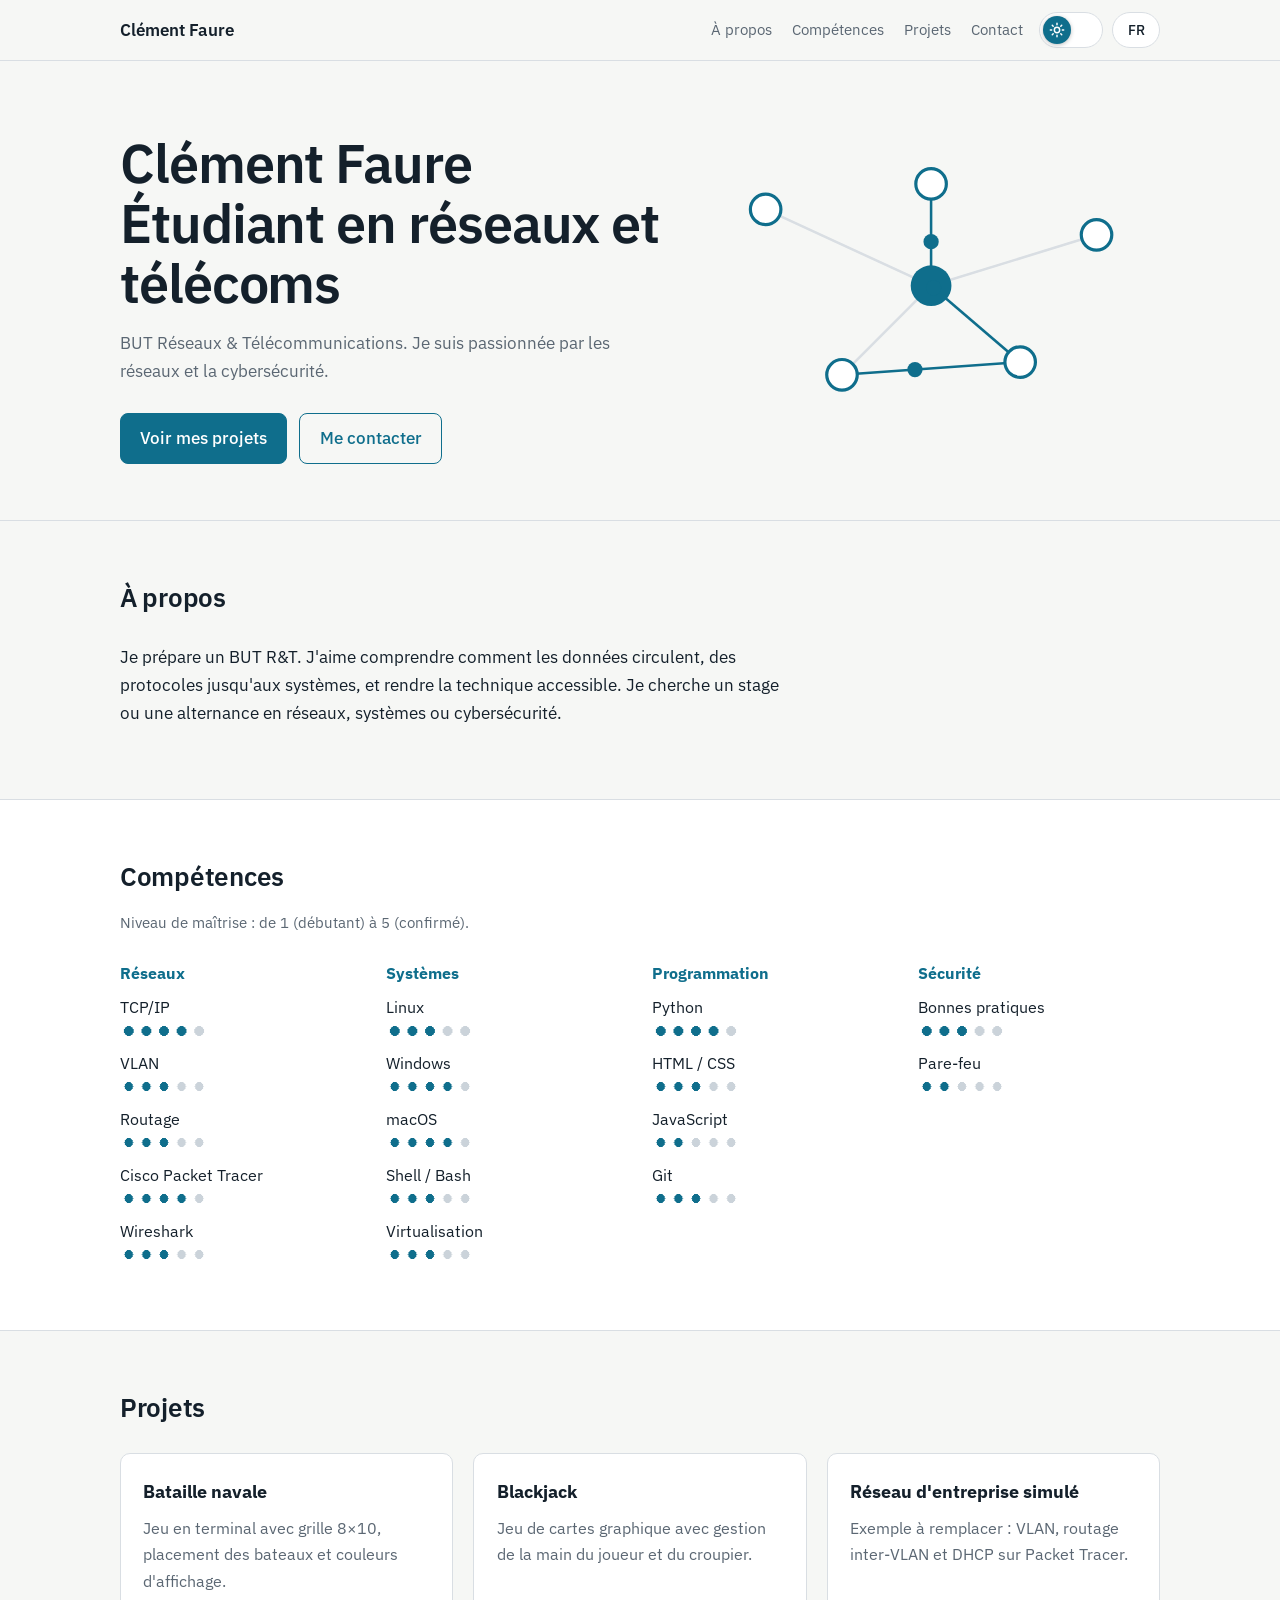
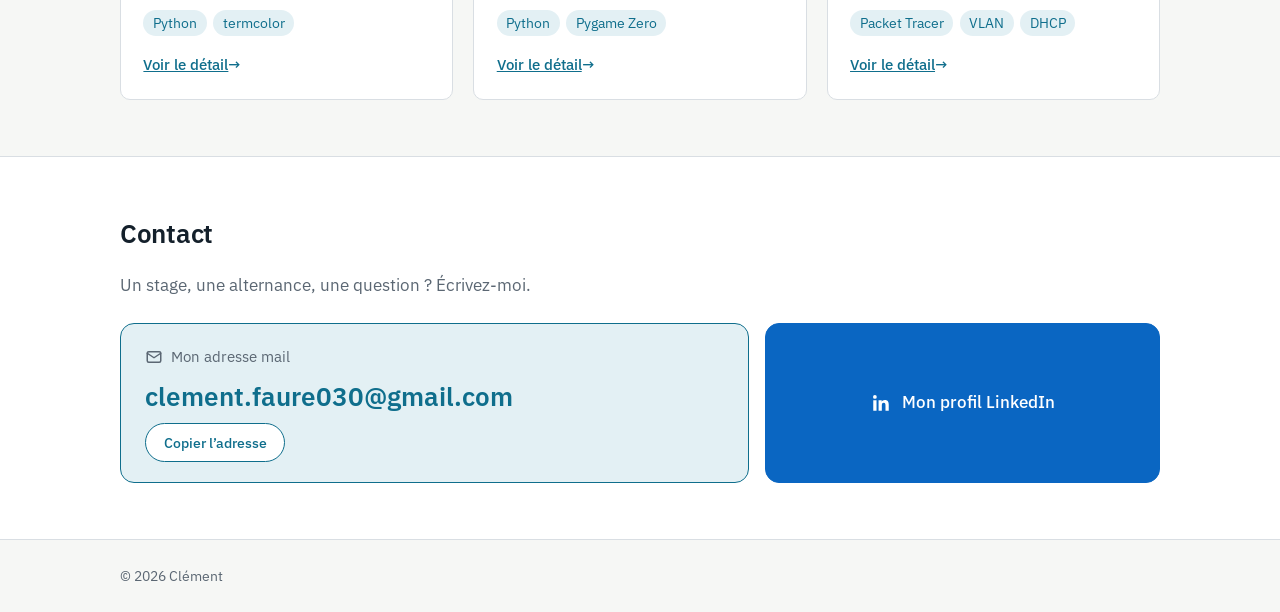
==== commit f35a6287: "Fix HTML structure and remove duplicate elements" ====
--- a/index.html
+++ b/index.html
@@ -1,12 +1,4 @@
 <!DOCTYPE html>
-<html lang="fr" data-title-fr="Clément Faure – Portfolio R&T" data-title-en="Clément Faure – Networks & Telecom Portfolio">
-<head>
-<meta charset="utf-8">
-<meta name="viewport" content="width=device-width, initial-scale=1">
-<title>Clément Faure – Portfolio R&T</title>
-<meta name="description" content="Portfolio BUT Réseaux & Télécommunications">
-<link rel="preconnect" href="https://fonts.googleapis.com">
-<link rel="preconnect" href="https://font<!DOCTYPE html>
 <html lang="fr" data-title-fr="Clément Faure – Portfolio R&T" data-title-en="Clément Faure – Networks & Telecom Portfolio">
 <head>
 <meta charset="utf-8">
@@ -209,198 +201,3 @@
 <script src="script.js"></script>
 </body>
 </html>
-s.gstatic.com" crossorigin>
-<link href="https://fonts.googleapis.com/css2?family=IBM+Plex+Sans:wght@400;500;600&display=swap" rel="stylesheet">
-<link rel="stylesheet" href="style.css">
-</head>
-<body>
-
-<header>
-  <div class="wrap bar">
-    <a class="logo" href="#top">Clément Faure</a>
-    <nav aria-label="Navigation">
-      <a href="#about"><span class="fr">À propos</span><span class="en">About</span></a>
-      <a href="#skills"><span class="fr">Compétences</span><span class="en">Skills</span></a>
-      <a href="#projects"><span class="fr">Projets</span><span class="en">Projects</span></a>
-      <a href="#contact">Contact</a>
-    </nav>
-    <button id="lang" type="button" aria-label="Passer en anglais / Switch to English">FR</button>
-  </div>
-</header>
-
-<main id="top">
-
-  <!-- ===== ACCUEIL ===== -->
-  <div class="wrap hero">
-    <div>
-      <h1>
-        <span class="fr">Clément Faure<br>Étudiant en réseaux et télécoms</span>
-        <span class="en">Clément Faure<br>Networks &amp; Telecom student</span>
-      </h1>
-      <p>
-        <span class="fr">BUT Réseaux &amp; Télécommunications. Je suis passionnée par les réseaux et la cybersécurité.</span>
-        <span class="en">BUT in Networks &amp; Telecommunications. I am passionate about networks and cybersecurity.</span>
-      </p>
-      <div class="btns">
-        <a class="btn primary" href="#projects"><span class="fr">Voir mes projets</span><span class="en">See my projects</span></a>
-        <a class="btn" href="#contact"><span class="fr">Me contacter</span><span class="en">Contact me</span></a>
-      </div>
-    </div>
-    <svg class="topo" viewBox="0 0 360 260" role="img"
-         aria-label="Schéma d'un réseau en étoile / Star network diagram">
-      <line x1="50" y1="60" x2="180" y2="120"/><line x1="180" y1="40" x2="180" y2="120"/>
-      <line x1="310" y1="80" x2="180" y2="120"/><line x1="110" y1="190" x2="180" y2="120"/>
-      <line x1="250" y1="180" x2="180" y2="120"/><line x1="110" y1="190" x2="250" y2="180"/>
-      <circle class="n" cx="50" cy="60" r="12"/><circle class="n" cx="180" cy="40" r="12"/>
-      <circle class="n" cx="310" cy="80" r="12"/><circle class="n" cx="110" cy="190" r="12"/>
-      <circle class="n" cx="250" cy="180" r="12"/>
-      <circle class="hub" cx="180" cy="120" r="16"/>
-      <circle class="packet" cx="0" cy="0" r="6"/>
-    </svg>
-  </div>
-
-  <!-- ===== À PROPOS ===== -->
-  <section id="about" class="about">
-  <div class="wrap">
-    <h2><span class="fr">À propos</span><span class="en">About</span></h2>
-    <p class="fr">Je prépare un BUT R&amp;T. J'aime comprendre comment les données circulent, des protocoles jusqu'aux systèmes, et rendre la technique accessible. Je cherche un stage ou une alternance en réseaux, systèmes ou cybersécurité.</p>
-    <p class="en">I'm studying for a BUT in Networks &amp; Telecom. I like understanding how data travels, from protocols to operating systems, and making technology easy to grasp. I'm looking for an internship or work-study position in networking, systems or cybersecurity.</p>
-    </div>
-  </section>
-
-  <!-- ===== COMPÉTENCES ===== -->
-  <section id="skills">
-  <div class="wrap">
-    <h2><span class="fr">Compétences</span><span class="en">Skills</span></h2>
-    <p class="legend"><span class="fr">Niveau de maîtrise : de 1 (débutant) à 5 (confirmé).</span><span class="en">Proficiency: from 1 (beginner) to 5 (advanced).</span></p>
-    <!--
-      NIVEAU DE MAÎTRISE : change le chiffre dans style="--lvl:4"
-      (0 = aucun point, 5 = les 5 points remplis).
-      Pour ajouter une compétence, copie une ligne <li> … </li>.
-    -->
-    <div class="skills">
-      <div>
-        <h3><span class="fr">Réseaux</span><span class="en">Networking</span></h3>
-        <ul>
-          <li><span>TCP/IP</span><span class="dots" style="--lvl:4" role="img" aria-label="4/5"></span></li>
-          <li><span>VLAN</span><span class="dots" style="--lvl:3" role="img" aria-label="3/5"></span></li>
-          <li><span>Routage</span><span class="dots" style="--lvl:3" role="img" aria-label="3/5"></span></li>
-          <li><span>Cisco Packet Tracer</span><span class="dots" style="--lvl:4" role="img" aria-label="4/5"></span></li>
-          <li><span>Wireshark</span><span class="dots" style="--lvl:3" role="img" aria-label="3/5"></span></li>
-        </ul>
-      </div>
-      <div>
-        <h3><span class="fr">Systèmes</span><span class="en">Systems</span></h3>
-        <ul>
-          <li><span>Linux</span><span class="dots" style="--lvl:3" role="img" aria-label="3/5"></span></li>
-          <li><span>Windows</span><span class="dots" style="--lvl:4" role="img" aria-label="4/5"></span></li>
-          <li><span>macOS</span><span class="dots" style="--lvl:4" role="img" aria-label="4/5"></span></li>
-          <li><span>Shell / Bash</span><span class="dots" style="--lvl:3" role="img" aria-label="3/5"></span></li>
-          <li><span><span class="fr">Virtualisation</span><span class="en">Virtualization</span></span><span class="dots" style="--lvl:3" role="img" aria-label="3/5"></span></li>
-        </ul>
-      </div>
-      <div>
-        <h3><span class="fr">Programmation</span><span class="en">Programming</span></h3>
-        <ul>
-          <li><span>Python</span><span class="dots" style="--lvl:4" role="img" aria-label="4/5"></span></li>
-          <li><span>HTML / CSS</span><span class="dots" style="--lvl:3" role="img" aria-label="3/5"></span></li>
-          <li><span>JavaScript</span><span class="dots" style="--lvl:2" role="img" aria-label="2/5"></span></li>
-          <li><span>Git</span><span class="dots" style="--lvl:3" role="img" aria-label="3/5"></span></li>
-        </ul>
-      </div>
-      <div>
-        <h3><span class="fr">Sécurité</span><span class="en">Security</span></h3>
-        <ul>
-          <li><span><span class="fr">Bonnes pratiques</span><span class="en">Best practices</span></span><span class="dots" style="--lvl:3" role="img" aria-label="3/5"></span></li>
-          <li><span><span class="fr">Pare-feu</span><span class="en">Firewalls</span></span><span class="dots" style="--lvl:2" role="img" aria-label="2/5"></span></li>
-        </ul>
-      </div>
-    </div>
-    </div>
-  </section>
-
-  <!-- ===== PROJETS ===== -->
-  <section id="projects">
-  <div class="wrap">
-    <h2><span class="fr">Projets</span><span class="en">Projects</span></h2>
-
-    <!--
-      ╔══════════════ COMMENT AJOUTER UN PROJET ══════════════╗
-      1. Copie un bloc <article class="project"> … </article> ci-dessous
-      2. Colle-le juste avant </div> (la fin de la grille)
-      3. Remplace les textes : chaque texte existe en version
-         <span class="fr"> (français) et <span class="en"> (anglais)
-      4. Pour les tags, ajoute ou supprime des <li>
-      5. Pour la page détail : copie projet-modele.html, renomme-la
-         (ex. projet-monprojet.html) et mets son nom dans href="..."
-      ╚════════════════════════════════════════════════════════╝
-    -->
-    <div class="projects">
-
-      <article class="project">
-        <h3><span class="fr">Bataille navale</span><span class="en">Battleship game</span></h3>
-        <p class="fr">Jeu en terminal avec grille 8×10, placement des bateaux et couleurs d'affichage.</p>
-        <p class="en">Terminal game with an 8×10 grid, ship placement and coloured output.</p>
-        <ul class="tags"><li>Python</li><li>termcolor</li></ul>
-        <a href="projet-bataille-navale.html"><span class="fr">Voir le détail</span><span class="en">See details</span></a>
-      </article>
-
-      <article class="project">
-        <h3><span class="fr">Blackjack</span><span class="en">Blackjack</span></h3>
-        <p class="fr">Jeu de cartes graphique avec gestion de la main du joueur et du croupier.</p>
-        <p class="en">Graphical card game handling both the player's and the dealer's hands.</p>
-        <ul class="tags"><li>Python</li><li>Pygame Zero</li></ul>
-        <a href="projet-blackjack.html"><span class="fr">Voir le détail</span><span class="en">See details</span></a>
-      </article>
-
-      <article class="project">
-        <h3><span class="fr">Réseau d'entreprise simulé</span><span class="en">Simulated company network</span></h3>
-        <p class="fr">Exemple à remplacer : VLAN, routage inter-VLAN et DHCP sur Packet Tracer.</p>
-        <p class="en">Example to replace: VLANs, inter-VLAN routing and DHCP in Packet Tracer.</p>
-        <ul class="tags"><li>Packet Tracer</li><li>VLAN</li><li>DHCP</li></ul>
-        <a href="projet-reseau.html"><span class="fr">Voir le détail</span><span class="en">See details</span></a>
-      </article>
-
-    </div>
-    </div>
-  </section>
-
-  <!-- ===== CONTACT ===== -->
-    <section id="contact" class="contact">
-  <div class="wrap">
-    <h2>Contact</h2>
-    <p class="contact-intro">
-      <span class="fr">Un stage, une alternance, une question ? Écrivez-moi.</span>
-      <span class="en">An internship, a work-study role, a question? Get in touch.</span>
-    </p>
-    <div class="contact-row">
-
-      <div class="mail-card">
-        <span class="mail-label">
-          <svg viewBox="0 0 24 24" width="18" height="18" fill="none" stroke="currentColor" stroke-width="2" stroke-linecap="round" stroke-linejoin="round" aria-hidden="true"><rect x="3" y="5" width="18" height="14" rx="2"/><path d="m3 7 9 6 9-6"/></svg>
-          <span class="fr">Mon adresse mail</span><span class="en">My email address</span>
-        </span>
-        <a class="mail-addr" href="mailto:clement.faure030@gmail.com">clement.faure030@gmail.com</a>
-        <button class="copy" type="button" data-copy="clement.faure030@gmail.com">
-          <span class="lbl"><span class="fr">Copier l’adresse</span><span class="en">Copy address</span></span>
-          <span class="done"><span class="fr">Copié ✓</span><span class="en">Copied ✓</span></span>
-        </button>
-      </div>
-
-      <a class="btn linkedin" href="https://www.linkedin.com/in/cl%C3%A9ment-faure-53a6b233b" target="_blank" rel="noopener noreferrer">
-        <svg viewBox="0 0 24 24" width="22" height="22" fill="currentColor" aria-hidden="true"><path d="M20.45 20.45h-3.56v-5.57c0-1.33-.03-3.04-1.85-3.04-1.86 0-2.14 1.45-2.14 2.94v5.67H9.35V9h3.41v1.56h.05c.48-.9 1.64-1.85 3.37-1.85 3.6 0 4.27 2.37 4.27 5.45v6.29zM5.34 7.43a2.06 2.06 0 1 1 0-4.12 2.06 2.06 0 0 1 0 4.12zM7.12 20.45H3.56V9h3.56v11.45z"/></svg>
-        <span class="fr">Mon profil LinkedIn</span><span class="en">My LinkedIn profile</span>
-      </a>
-
-    </div>
-  </div>
-  </section>
-</main>
-
-<footer>
-  <div class="wrap">© <span id="year"></span> Clément</div>
-</footer>
-
-<script src="script.js"></script>
-</body>
-</html>
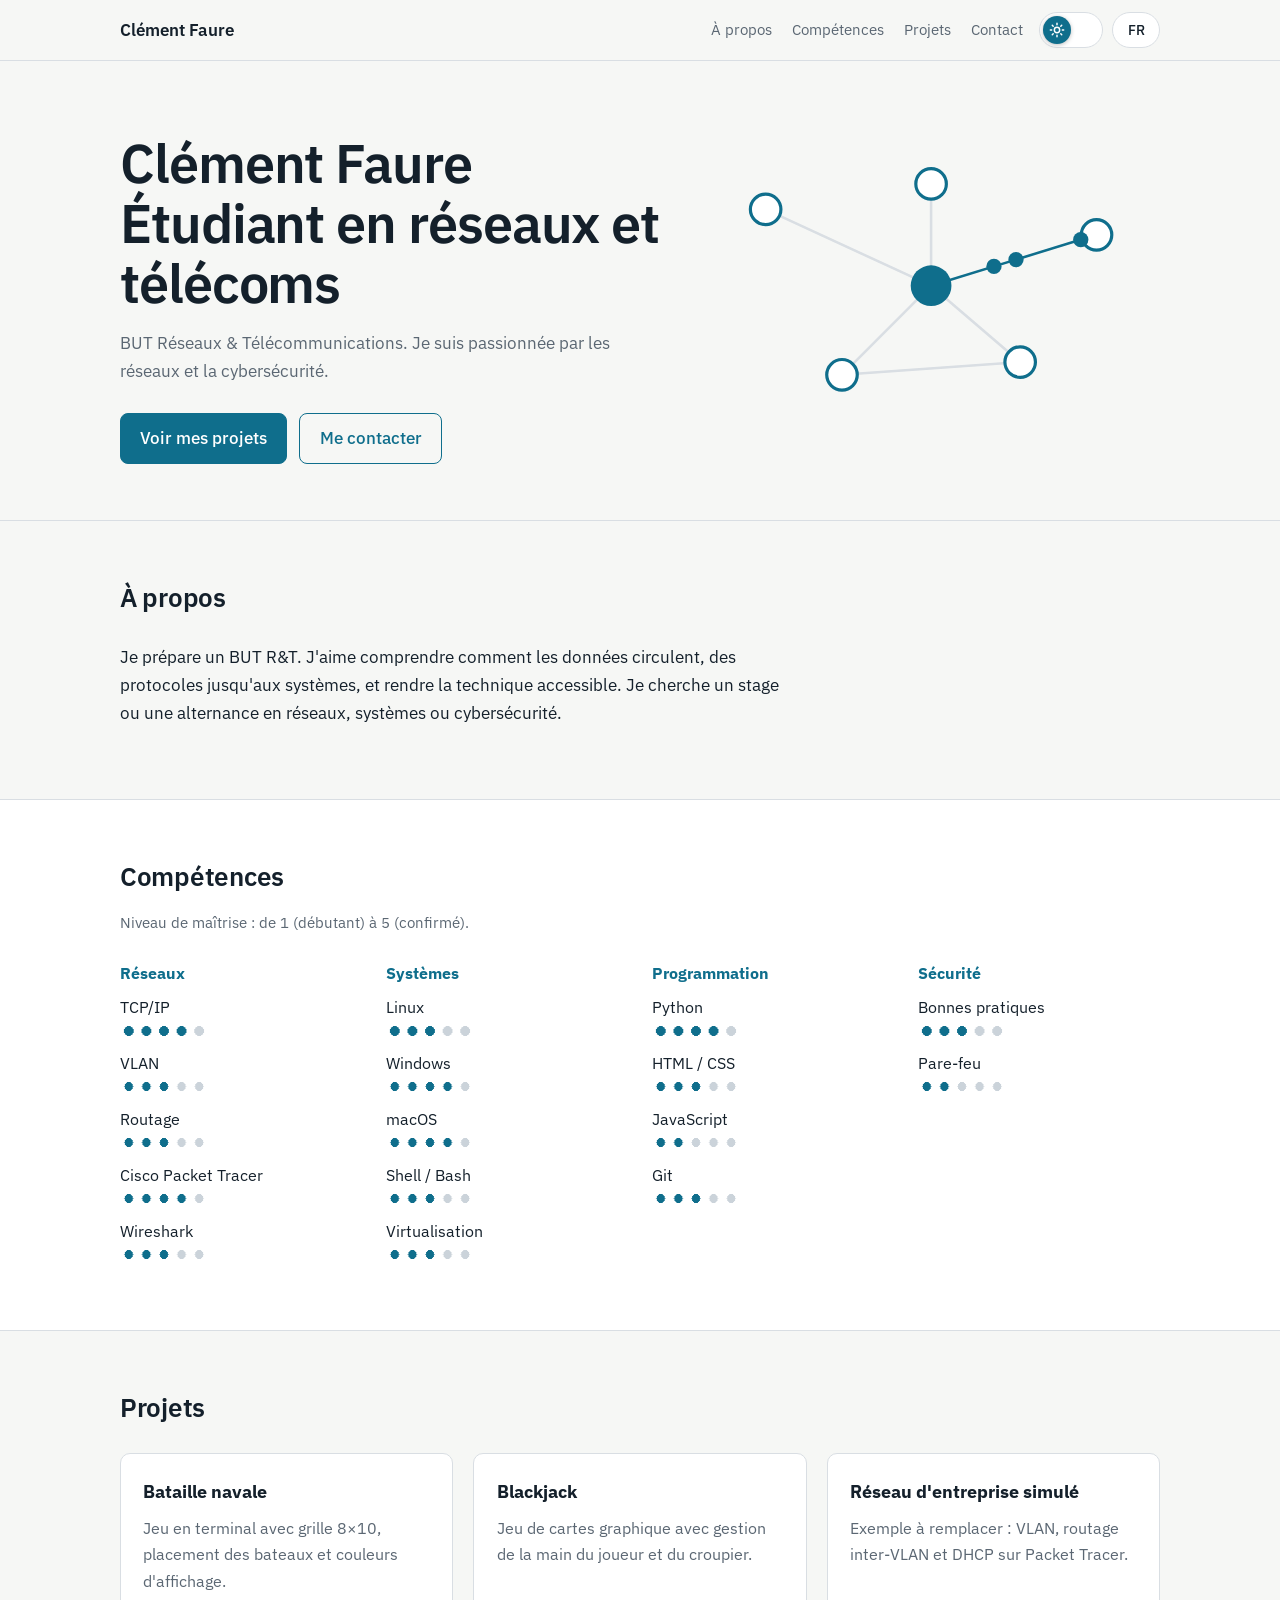
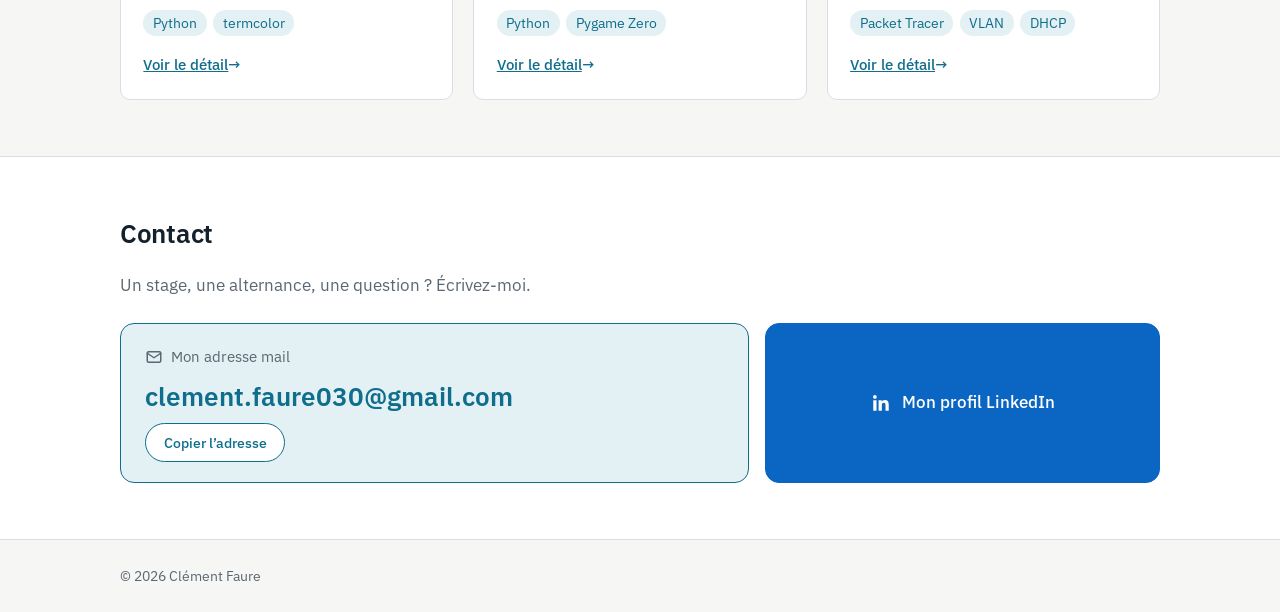
==== commit f6e8adbc: "Update footer to include full name 'Clément Faure'" ====
--- a/index.html
+++ b/index.html
@@ -195,7 +195,7 @@
 </main>
 
 <footer>
-  <div class="wrap">© <span id="year"></span> Clément</div>
+  <div class="wrap">© <span id="year"></span> Clément Faure</div>
 </footer>
 
 <script src="script.js"></script>
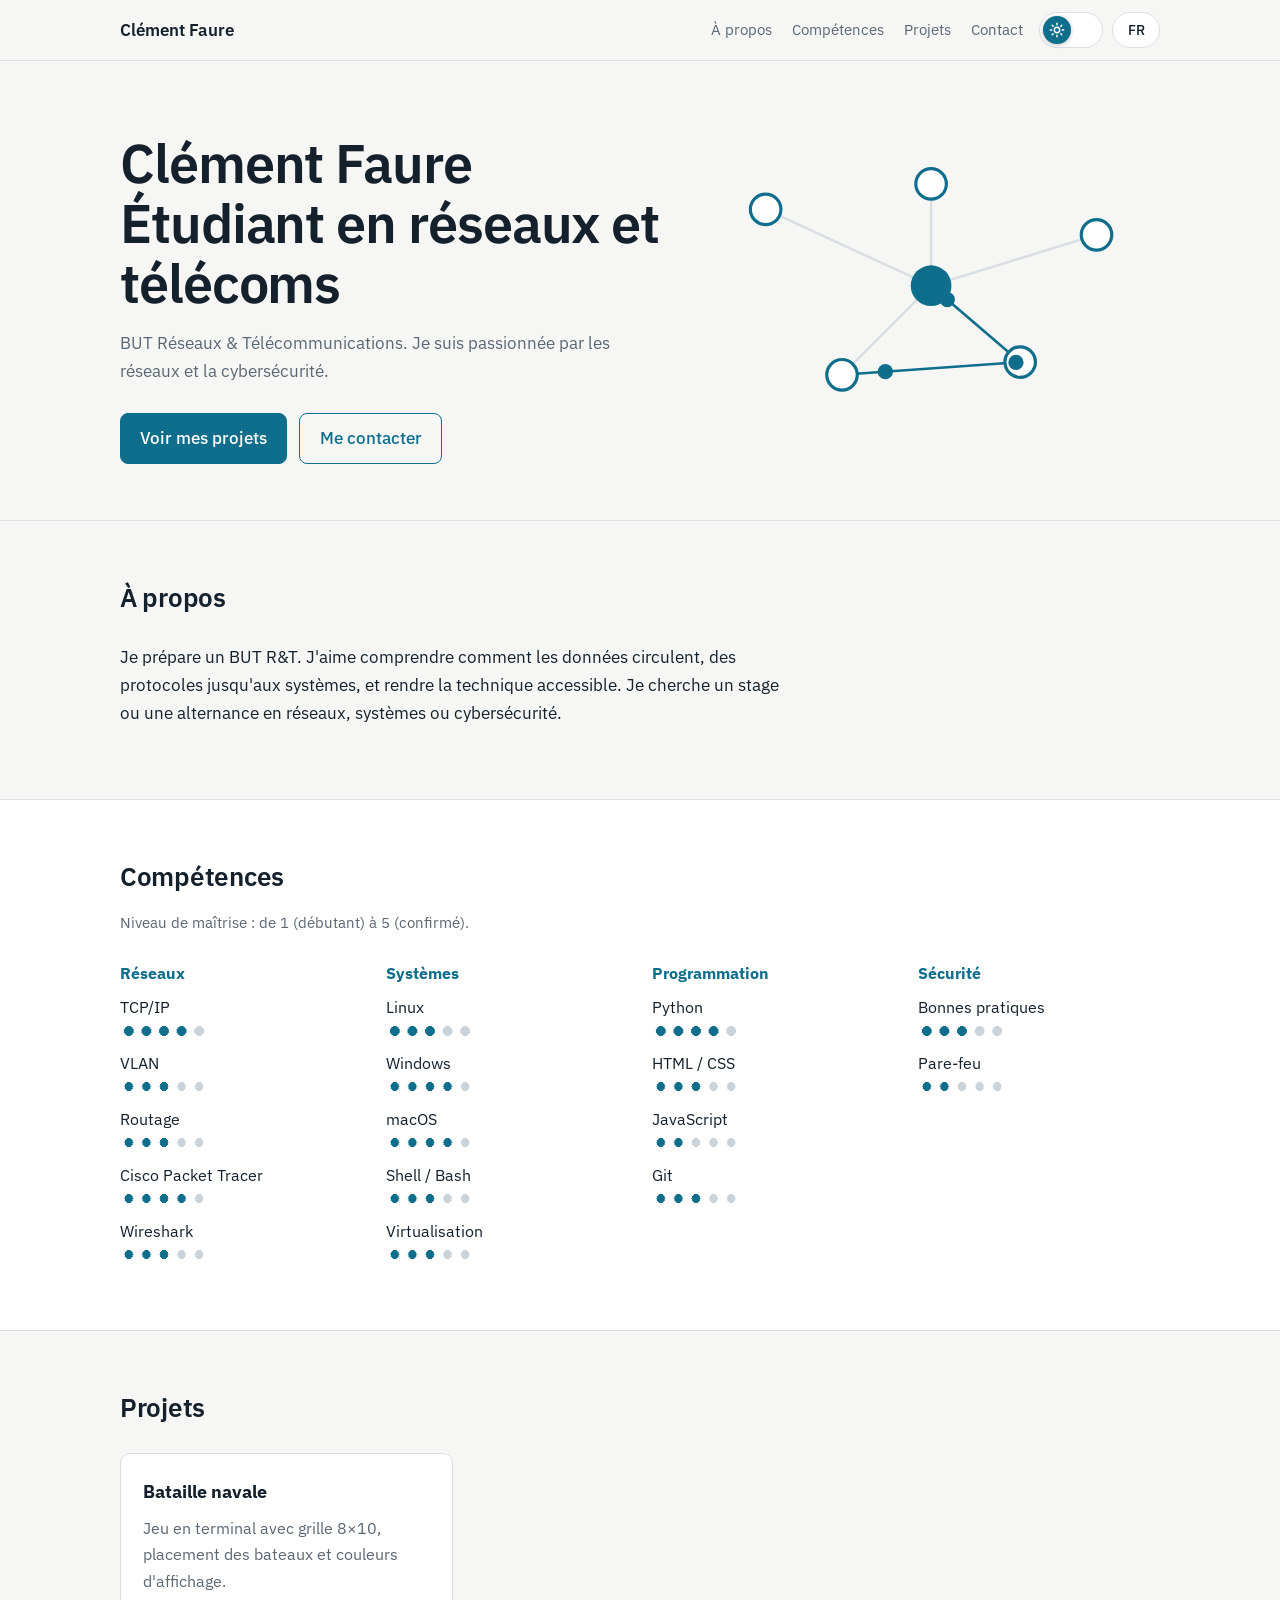
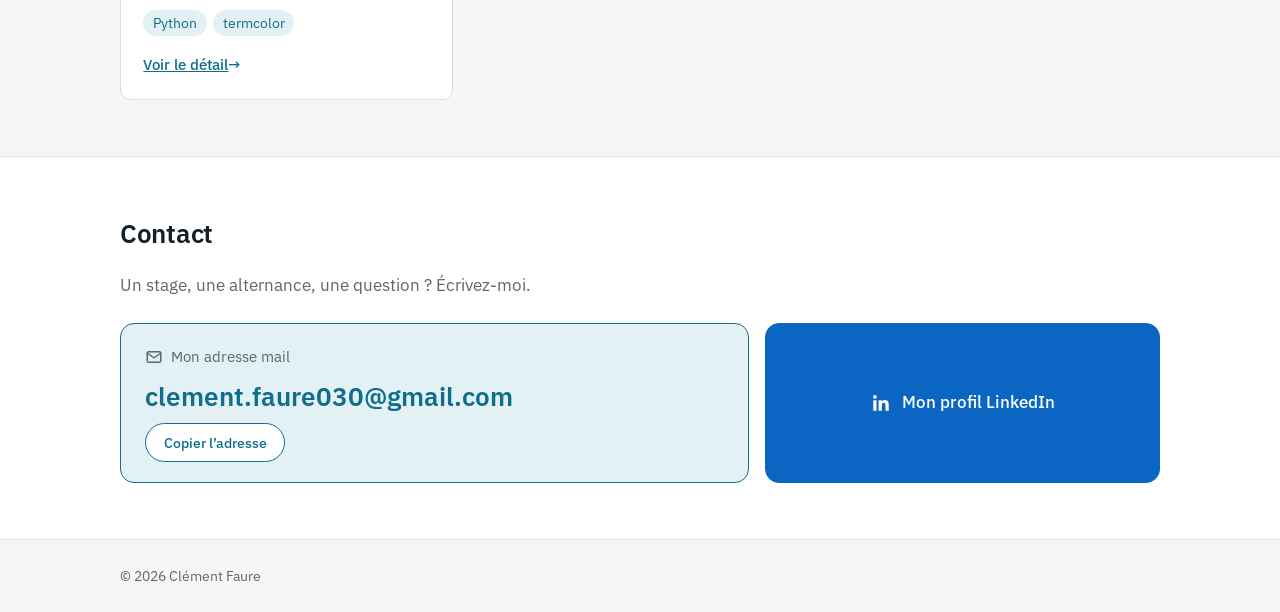
==== commit ec80ab77: "Remove project articles from index.html Removed multiple project articles including Blackjack and Si" ====
--- a/index.html
+++ b/index.html
@@ -142,21 +142,7 @@
         <a href="projet-bataille-navale.html"><span class="fr">Voir le détail</span><span class="en">See details</span></a>
       </article>
 
-      <article class="project">
-        <h3><span class="fr">Blackjack</span><span class="en">Blackjack</span></h3>
-        <p class="fr">Jeu de cartes graphique avec gestion de la main du joueur et du croupier.</p>
-        <p class="en">Graphical card game handling both the player's and the dealer's hands.</p>
-        <ul class="tags"><li>Python</li><li>Pygame Zero</li></ul>
-        <a href="projet-blackjack.html"><span class="fr">Voir le détail</span><span class="en">See details</span></a>
-      </article>
 
-      <article class="project">
-        <h3><span class="fr">Réseau d'entreprise simulé</span><span class="en">Simulated company network</span></h3>
-        <p class="fr">Exemple à remplacer : VLAN, routage inter-VLAN et DHCP sur Packet Tracer.</p>
-        <p class="en">Example to replace: VLANs, inter-VLAN routing and DHCP in Packet Tracer.</p>
-        <ul class="tags"><li>Packet Tracer</li><li>VLAN</li><li>DHCP</li></ul>
-        <a href="projet-reseau.html"><span class="fr">Voir le détail</span><span class="en">See details</span></a>
-      </article>
 
     </div>
     </div>
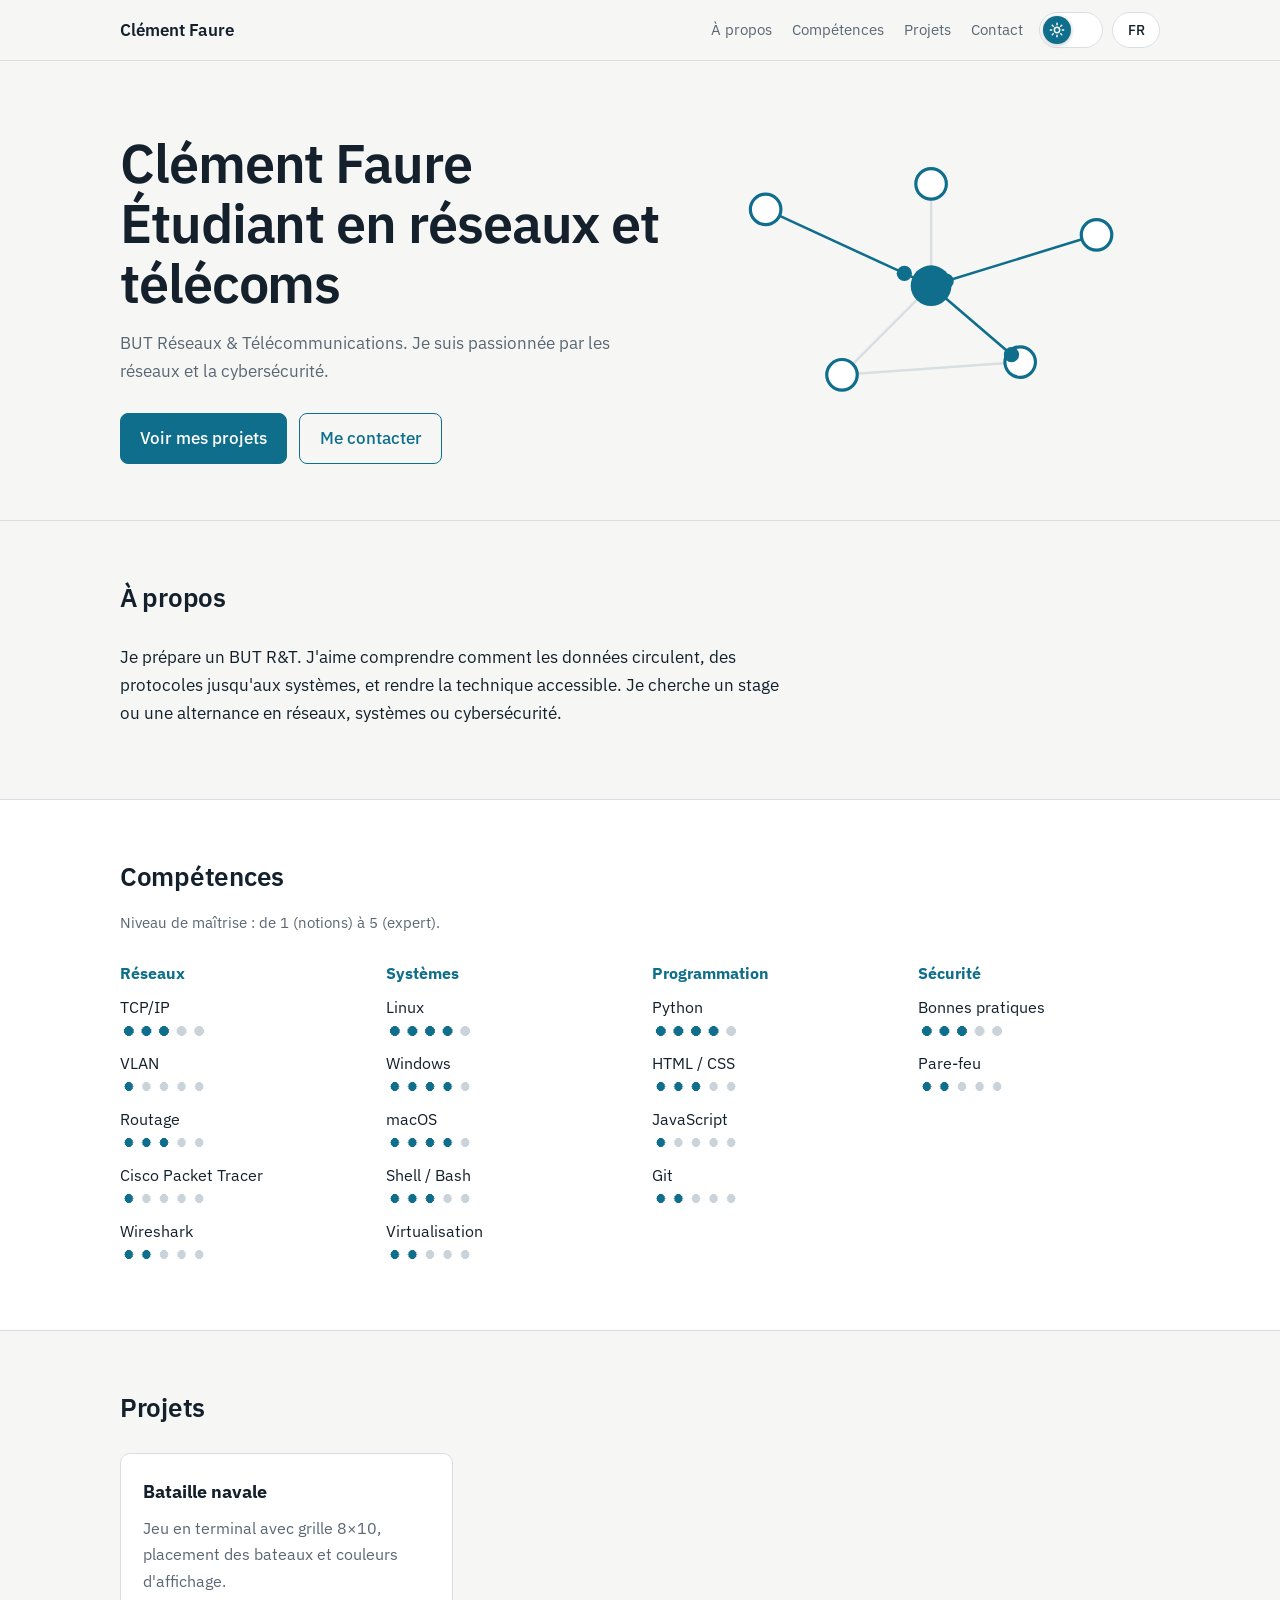
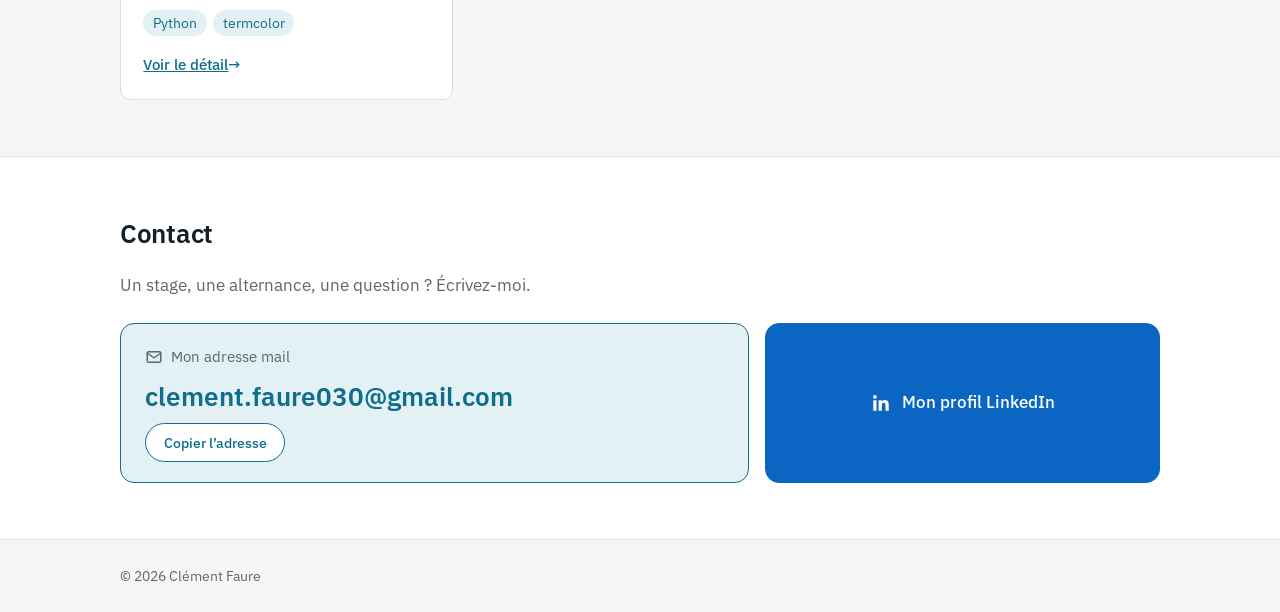
==== commit 4d07b64c: "Update proficiency levels in skills section Updated proficiency levels for various skills in the ski" ====
--- a/index.html
+++ b/index.html
@@ -69,7 +69,7 @@
   <section id="skills">
   <div class="wrap">
     <h2><span class="fr">Compétences</span><span class="en">Skills</span></h2>
-    <p class="legend"><span class="fr">Niveau de maîtrise : de 1 (débutant) à 5 (confirmé).</span><span class="en">Proficiency: from 1 (beginner) to 5 (advanced).</span></p>
+    <p class="legend"><span class="fr">Niveau de maîtrise : de 1 (notions) à 5 (expert).</span><span class="en">Proficiency: from 1 (beginner) to 5 (advanced).</span></p>
     <!--
       NIVEAU DE MAÎTRISE : change le chiffre dans style="--lvl:4"
       (0 = aucun point, 5 = les 5 points remplis).
@@ -79,21 +79,21 @@
       <div>
         <h3><span class="fr">Réseaux</span><span class="en">Networking</span></h3>
         <ul>
-          <li><span>TCP/IP</span><span class="dots" style="--lvl:4" role="img" aria-label="4/5"></span></li>
-          <li><span>VLAN</span><span class="dots" style="--lvl:3" role="img" aria-label="3/5"></span></li>
+          <li><span>TCP/IP</span><span class="dots" style="--lvl:3" role="img" aria-label="3/5"></span></li>
+          <li><span>VLAN</span><span class="dots" style="--lvl:1" role="img" aria-label="1/5"></span></li>
           <li><span>Routage</span><span class="dots" style="--lvl:3" role="img" aria-label="3/5"></span></li>
-          <li><span>Cisco Packet Tracer</span><span class="dots" style="--lvl:4" role="img" aria-label="4/5"></span></li>
-          <li><span>Wireshark</span><span class="dots" style="--lvl:3" role="img" aria-label="3/5"></span></li>
+          <li><span>Cisco Packet Tracer</span><span class="dots" style="--lvl:1" role="img" aria-label="1/5"></span></li>
+          <li><span>Wireshark</span><span class="dots" style="--lvl:2" role="img" aria-label="2/5"></span></li>
         </ul>
       </div>
       <div>
         <h3><span class="fr">Systèmes</span><span class="en">Systems</span></h3>
         <ul>
-          <li><span>Linux</span><span class="dots" style="--lvl:3" role="img" aria-label="3/5"></span></li>
+          <li><span>Linux</span><span class="dots" style="--lvl:4" role="img" aria-label="4/5"></span></li>
           <li><span>Windows</span><span class="dots" style="--lvl:4" role="img" aria-label="4/5"></span></li>
           <li><span>macOS</span><span class="dots" style="--lvl:4" role="img" aria-label="4/5"></span></li>
           <li><span>Shell / Bash</span><span class="dots" style="--lvl:3" role="img" aria-label="3/5"></span></li>
-          <li><span><span class="fr">Virtualisation</span><span class="en">Virtualization</span></span><span class="dots" style="--lvl:3" role="img" aria-label="3/5"></span></li>
+          <li><span><span class="fr">Virtualisation</span><span class="en">Virtualization</span></span><span class="dots" style="--lvl:2" role="img" aria-label="2/5"></span></li>
         </ul>
       </div>
       <div>
@@ -101,8 +101,8 @@
         <ul>
           <li><span>Python</span><span class="dots" style="--lvl:4" role="img" aria-label="4/5"></span></li>
           <li><span>HTML / CSS</span><span class="dots" style="--lvl:3" role="img" aria-label="3/5"></span></li>
-          <li><span>JavaScript</span><span class="dots" style="--lvl:2" role="img" aria-label="2/5"></span></li>
-          <li><span>Git</span><span class="dots" style="--lvl:3" role="img" aria-label="3/5"></span></li>
+          <li><span>JavaScript</span><span class="dots" style="--lvl:1" role="img" aria-label="1/5"></span></li>
+          <li><span>Git</span><span class="dots" style="--lvl:2" role="img" aria-label="2/5"></span></li>
         </ul>
       </div>
       <div>
